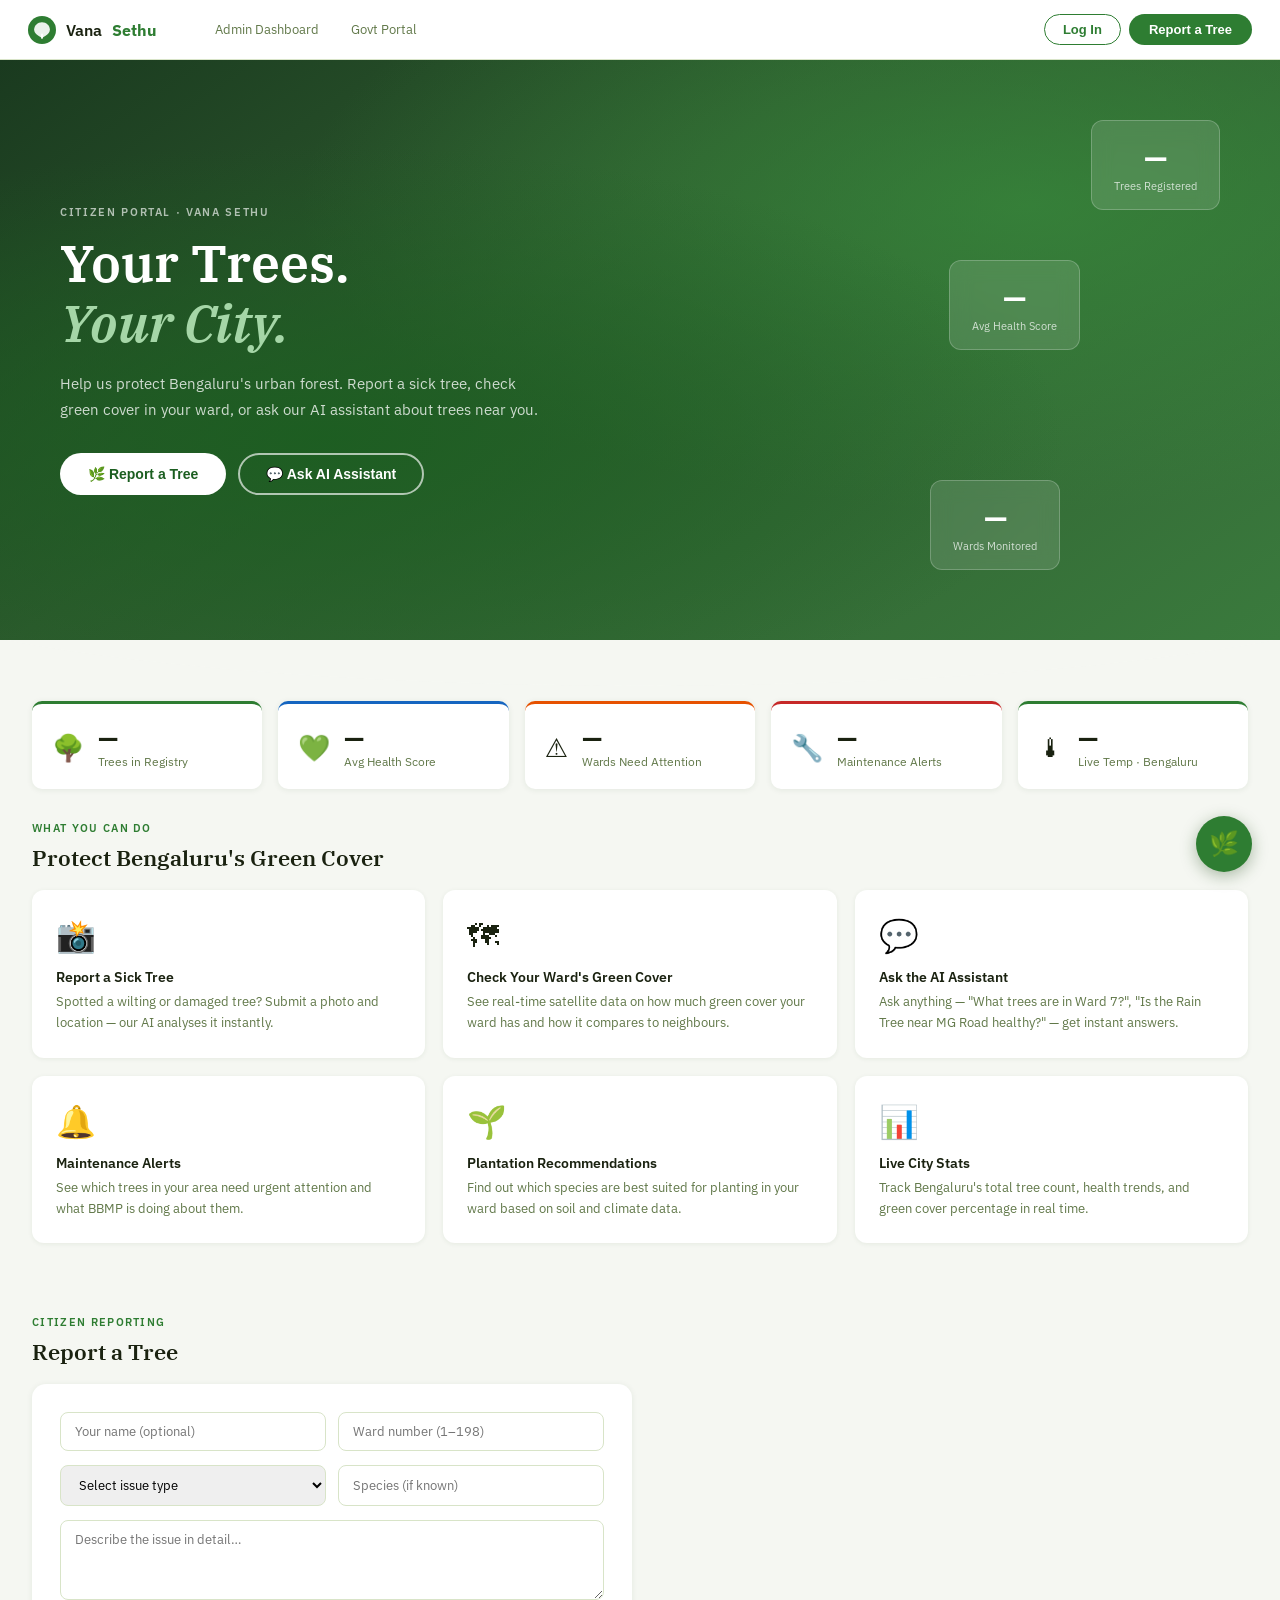
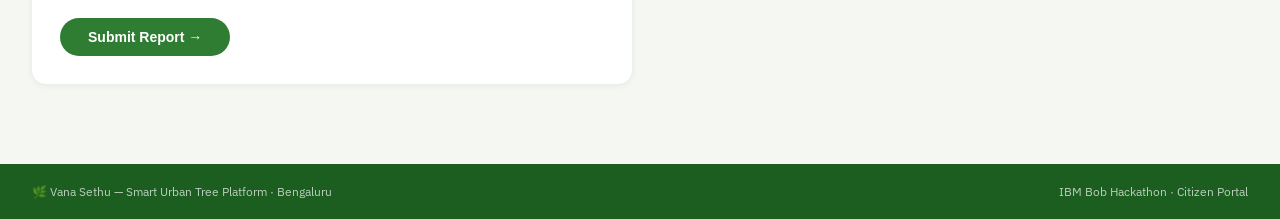
==== frontend/citizen.html @ 980902df "Initial commit" ====
<!DOCTYPE html>
<html lang="en">
<head>
<meta charset="UTF-8"/><meta name="viewport" content="width=device-width,initial-scale=1.0"/>
<title>Vana Sethu — Citizen Portal</title>
<link href="https://fonts.googleapis.com/css2?family=IBM+Plex+Sans:ital,wght@0,300;0,400;0,500;0,600;0,700;1,400&family=IBM+Plex+Serif:wght@400;600&display=swap" rel="stylesheet"/>
<style>
*,*::before,*::after{box-sizing:border-box;margin:0;padding:0}
:root{
  --g:#2E7D32;--gd:#1B5E20;--gp:#E8F5E9;--gb:#f5f7f2;
  --text:#1a2210;--muted:#617849;--card:#fff;--border:#d8e4c8;
  --amber:#E65100;--red:#C62828;--blue:#1565C0;
  --font:'IBM Plex Sans',system-ui,sans-serif;
  --serif:'IBM Plex Serif',Georgia,serif;
}
body{font-family:var(--font);font-size:14px;color:var(--text);background:var(--gb)}
/* NAV */
.topnav{position:sticky;top:0;z-index:100;height:60px;background:rgba(255,255,255,.97);border-bottom:1px solid var(--border);display:flex;align-items:center;padding:0 28px;gap:16px;backdrop-filter:blur(8px)}
.brand{display:flex;align-items:center;gap:10px;font-size:16px;font-weight:600;color:var(--text)}
.brand strong{color:var(--g)}
.nav-pill{margin-left:auto;display:flex;gap:8px}
.btn-login{background:var(--g);color:#fff;border:none;border-radius:20px;padding:8px 20px;font-size:13px;font-weight:600;cursor:pointer}
.btn-login:hover{background:var(--gd)}
.btn-outline{background:transparent;color:var(--g);border:1.5px solid var(--g);border-radius:20px;padding:7px 18px;font-size:13px;font-weight:600;cursor:pointer}
.user-pill{display:none;align-items:center;gap:10px;background:var(--gp);border-radius:20px;padding:6px 14px;font-size:13px;color:var(--gd);font-weight:500}
/* HERO */
.hero{position:relative;min-height:580px;background:radial-gradient(ellipse at 25% 65%,rgba(27,94,32,.88) 0%,transparent 55%),radial-gradient(ellipse at 80% 25%,rgba(56,142,60,.65) 0%,transparent 50%),linear-gradient(145deg,#1a3a1f 0%,#2d5a2e 40%,#3a7a3d 100%);overflow:hidden;display:flex;align-items:center}
.hero-content{position:relative;z-index:2;max-width:620px;padding:60px}
.eyebrow{font-size:11px;font-weight:600;letter-spacing:.15em;text-transform:uppercase;color:rgba(255,255,255,.65);margin-bottom:14px}
.hero-title{font-family:var(--serif);font-size:clamp(28px,4.5vw,52px);font-weight:600;line-height:1.15;color:#fff;margin-bottom:18px}
.hero-title em{color:#a5d6a7;font-style:italic}
.hero-desc{font-size:15px;color:rgba(255,255,255,.78);line-height:1.75;max-width:480px;margin-bottom:30px}
.cta-row{display:flex;gap:12px;flex-wrap:wrap}
.btn-hero{background:#fff;color:var(--gd);border:none;border-radius:24px;padding:12px 28px;font-size:14px;font-weight:700;cursor:pointer;transition:transform .15s,box-shadow .15s}
.btn-hero:hover{transform:translateY(-2px);box-shadow:0 6px 20px rgba(0,0,0,.2)}
.btn-hero-o{background:transparent;color:#fff;border:2px solid rgba(255,255,255,.65);border-radius:24px;padding:11px 26px;font-size:14px;font-weight:600;cursor:pointer;transition:background .15s}
.btn-hero-o:hover{background:rgba(255,255,255,.12)}
/* Floating stats on hero */
.f-stat{position:absolute;z-index:3;background:rgba(255,255,255,.13);backdrop-filter:blur(10px);border:1px solid rgba(255,255,255,.22);border-radius:12px;padding:16px 22px;text-align:center;min-width:120px}
.f-stat.s1{top:60px;right:60px}
.f-stat.s2{bottom:70px;right:220px}
.f-stat.s3{top:200px;right:200px}
.f-stat-num{font-size:30px;font-weight:700;color:#fff}
.f-stat-lbl{font-size:11px;color:rgba(255,255,255,.75);margin-top:3px}
/* CURVE */
.curve{margin-top:-1px;line-height:0}
.curve svg{width:100%;display:block}
/* STATS STRIP */
.stats-strip{display:flex;gap:16px;padding:0 32px 32px;flex-wrap:wrap}
.s-card{flex:1;min-width:140px;background:var(--card);border-radius:10px;box-shadow:0 1px 6px rgba(30,70,20,.08);padding:20px;border-top:3px solid var(--g);display:flex;align-items:center;gap:14px;transition:transform .2s,box-shadow .2s}
.s-card:hover{transform:translateY(-2px);box-shadow:0 4px 20px rgba(30,70,20,.12)}
.s-card.amber{border-top-color:var(--amber)}
.s-card.blue{border-top-color:var(--blue)}
.s-card.red{border-top-color:var(--red)}
.s-icon{font-size:26px}
.s-val{font-size:26px;font-weight:700;line-height:1}
.s-lbl{font-size:11.5px;color:var(--muted);margin-top:4px}
/* SECTIONS */
.section{padding:0 32px 40px}
.section h2{font-family:var(--serif);font-size:22px;font-weight:600;margin-bottom:18px}
.section-eyebrow{font-size:11px;font-weight:600;letter-spacing:.12em;text-transform:uppercase;color:var(--g);margin-bottom:8px}
/* FEATURES grid */
.features{display:grid;grid-template-columns:repeat(3,1fr);gap:18px;margin-bottom:32px}
.feat{background:var(--card);border-radius:12px;padding:24px;box-shadow:0 1px 5px rgba(30,70,20,.07)}
.feat-icon{font-size:32px;margin-bottom:12px}
.feat h3{font-size:14px;font-weight:600;margin-bottom:6px}
.feat p{font-size:13px;color:var(--muted);line-height:1.6}
/* REPORT FORM */
.report-form{background:var(--card);border-radius:14px;padding:28px;box-shadow:0 1px 6px rgba(30,70,20,.08);max-width:600px}
.form-row{display:flex;gap:12px;margin-bottom:14px;flex-wrap:wrap}
.form-row input,.form-row select,.form-row textarea{flex:1;padding:10px 14px;border:1.5px solid var(--border);border-radius:8px;font-family:var(--font);font-size:13px;outline:none;min-width:180px}
.form-row input:focus,.form-row select:focus,.form-row textarea:focus{border-color:var(--g)}
textarea{resize:vertical;min-height:80px}
.btn-submit{background:var(--g);color:#fff;border:none;border-radius:24px;padding:11px 28px;font-size:14px;font-weight:600;cursor:pointer;margin-top:4px}
.btn-submit:hover{background:var(--gd)}
.form-success{display:none;background:var(--gp);border:1px solid var(--border);border-radius:8px;padding:14px 18px;color:var(--gd);font-size:13px;margin-top:12px;font-weight:500}
/* AI CHAT WIDGET */
.chat-fab{position:fixed;bottom:28px;right:28px;z-index:500;width:56px;height:56px;border-radius:50%;background:var(--g);color:#fff;border:none;font-size:24px;cursor:pointer;box-shadow:0 4px 16px rgba(30,70,20,.35);display:flex;align-items:center;justify-content:center;transition:transform .2s}
.chat-fab:hover{transform:scale(1.08)}
.chat-window{position:fixed;bottom:98px;right:28px;z-index:500;width:360px;height:480px;background:var(--card);border-radius:16px;box-shadow:0 8px 40px rgba(30,70,20,.18);border:1px solid var(--border);display:none;flex-direction:column;overflow:hidden}
.chat-window.open{display:flex}
.chat-header{background:var(--g);color:#fff;padding:14px 18px;display:flex;align-items:center;gap:10px;flex-shrink:0}
.chat-header-title{flex:1;font-size:14px;font-weight:600}
.chat-close{background:none;border:none;color:#fff;font-size:18px;cursor:pointer;line-height:1}
.chat-body{flex:1;overflow-y:auto;padding:14px;display:flex;flex-direction:column;gap:10px;background:#f8fdf5}
.chat-msg{max-width:82%;padding:10px 13px;border-radius:12px;font-size:13px;line-height:1.5}
.chat-msg.bot{background:var(--gp);color:var(--text);border-bottom-left-radius:3px;align-self:flex-start}
.chat-msg.user{background:var(--g);color:#fff;border-bottom-right-radius:3px;align-self:flex-end}
.chat-msg.typing{background:var(--gp);color:var(--muted);font-style:italic}
.chat-footer{padding:12px;border-top:1px solid var(--border);display:flex;gap:8px;flex-shrink:0;background:#fff}
.chat-input{flex:1;padding:9px 14px;border:1.5px solid var(--border);border-radius:20px;font-family:var(--font);font-size:13px;outline:none}
.chat-input:focus{border-color:var(--g)}
.chat-send{background:var(--g);color:#fff;border:none;border-radius:20px;padding:9px 16px;font-size:13px;cursor:pointer}
.chat-quick{padding:0 14px 10px;display:flex;gap:6px;flex-wrap:wrap;background:#fff}
.qbtn{background:var(--gp);border:1px solid var(--border);color:var(--gd);border-radius:16px;padding:5px 12px;font-size:11.5px;cursor:pointer;font-family:var(--font)}
.qbtn:hover{background:var(--border)}
/* LOGIN MODAL */
.modal-overlay{position:fixed;inset:0;background:rgba(0,0,0,.45);backdrop-filter:blur(3px);z-index:900;display:none;align-items:center;justify-content:center}
.modal-overlay.open{display:flex}
.modal-box{background:var(--card);border-radius:16px;padding:36px;width:380px;box-shadow:0 8px 40px rgba(30,70,20,.18)}
.modal-box h2{font-size:20px;font-weight:600;margin-bottom:4px}
.modal-box p{font-size:13px;color:var(--muted);margin-bottom:22px}
.modal-field{margin-bottom:14px}
.modal-field label{display:block;font-size:12px;font-weight:600;color:var(--muted);margin-bottom:6px;text-transform:uppercase;letter-spacing:.04em}
.modal-field input{width:100%;padding:10px 14px;border:1.5px solid var(--border);border-radius:8px;font-family:var(--font);font-size:14px;outline:none}
.modal-field input:focus{border-color:var(--g)}
.modal-error{color:var(--red);font-size:12.5px;margin-bottom:10px;display:none}
.modal-btn{width:100%;background:var(--g);color:#fff;border:none;border-radius:24px;padding:12px;font-size:14px;font-weight:700;cursor:pointer;margin-top:4px}
.modal-btn:hover{background:var(--gd)}
.modal-close{float:right;background:none;border:none;font-size:20px;cursor:pointer;color:var(--muted);margin-top:-4px}
.demo-hint{background:var(--gp);border-radius:8px;padding:10px 14px;font-size:12px;color:var(--muted);margin-bottom:18px}
.demo-hint strong{color:var(--gd)}
/* TOAST */
.toast{position:fixed;bottom:24px;left:50%;transform:translateX(-50%);background:#1a3a1f;color:#fff;border-left:4px solid var(--g);border-radius:8px;padding:12px 20px;font-size:13px;z-index:999;display:none;box-shadow:0 4px 20px rgba(0,0,0,.2)}
/* FOOTER */
footer{background:var(--gd);color:rgba(255,255,255,.7);padding:20px 32px;display:flex;justify-content:space-between;align-items:center;flex-wrap:wrap;gap:10px;margin-top:40px}
footer span{font-size:12px}
/* RESP */
@media(max-width:800px){.features{grid-template-columns:1fr 1fr}.f-stat{display:none}.hero-content{padding:40px 20px}.stats-strip{padding:0 16px 24px}.section{padding:0 16px 32px}}
@media(max-width:500px){.features{grid-template-columns:1fr}.chat-window{width:calc(100vw - 32px);right:16px}}
</style>
</head>
<body>

<!-- NAV -->
<header class="topnav">
  <div class="brand">
    <svg width="28" height="28" viewBox="0 0 32 32" fill="none"><circle cx="16" cy="16" r="16" fill="#2E7D32"/><path d="M16 7C11 7 7 11 7 15.5c0 3.5 2.5 6 9 9.5 6.5-3.5 9-6 9-9.5C25 11 21 7 16 7z" fill="#fff" opacity=".9"/><rect x="15" y="20" width="2" height="6" rx="1" fill="#fff"/></svg>
    Vana <strong>Sethu</strong>
  </div>
  <nav style="display:flex;gap:4px;margin-left:28px">
    <a href="index.html" style="padding:6px 14px;border-radius:20px;text-decoration:none;font-size:13px;color:#617849">Admin Dashboard</a>
    <a href="govt.html"  style="padding:6px 14px;border-radius:20px;text-decoration:none;font-size:13px;color:#617849">Govt Portal</a>
  </nav>
  <div class="nav-pill">
    <div class="user-pill" id="user-pill">👤 <span id="user-name"></span></div>
    <button class="btn-outline" onclick="openLogin()">Log In</button>
    <button class="btn-login"   onclick="openLogin()">Report a Tree</button>
  </div>
</header>

<!-- HERO -->
<div class="hero">
  <div class="hero-content">
    <p class="eyebrow">Citizen Portal · Vana Sethu</p>
    <h1 class="hero-title">Your Trees.<br/><em>Your City.</em></h1>
    <p class="hero-desc">Help us protect Bengaluru's urban forest. Report a sick tree, check green cover in your ward, or ask our AI assistant about trees near you.</p>
    <div class="cta-row">
      <button class="btn-hero" onclick="document.getElementById('report-section').scrollIntoView({behavior:'smooth'})">🌿 Report a Tree</button>
      <button class="btn-hero-o" id="open-chat-hero">💬 Ask AI Assistant</button>
    </div>
  </div>
  <div class="f-stat s1"><div class="f-stat-num" id="fs-trees">—</div><div class="f-stat-lbl">Trees Registered</div></div>
  <div class="f-stat s2"><div class="f-stat-num" id="fs-wards">—</div><div class="f-stat-lbl">Wards Monitored</div></div>
  <div class="f-stat s3"><div class="f-stat-num" id="fs-health">—</div><div class="f-stat-lbl">Avg Health Score</div></div>
</div>
<div class="curve"><svg viewBox="0 0 1440 70" preserveAspectRatio="none"><path d="M0,0 C360,70 1080,70 1440,0 L1440,70 L0,70 Z" fill="#f5f7f2"/></svg></div>

<!-- STATS STRIP -->
<div class="stats-strip">
  <div class="s-card"><div class="s-icon">🌳</div><div><div class="s-val" id="st-trees">—</div><div class="s-lbl">Trees in Registry</div></div></div>
  <div class="s-card blue"><div class="s-icon">💚</div><div><div class="s-val" id="st-health">—</div><div class="s-lbl">Avg Health Score</div></div></div>
  <div class="s-card amber"><div class="s-icon">⚠️</div><div><div class="s-val" id="st-wards">—</div><div class="s-lbl">Wards Need Attention</div></div></div>
  <div class="s-card red"><div class="s-icon">🔧</div><div><div class="s-val" id="st-maint">—</div><div class="s-lbl">Maintenance Alerts</div></div></div>
  <div class="s-card"><div class="s-icon">🌡</div><div><div class="s-val" id="st-temp">—</div><div class="s-lbl">Live Temp · Bengaluru</div></div></div>
</div>

<!-- FEATURES -->
<div class="section">
  <p class="section-eyebrow">What you can do</p>
  <h2>Protect Bengaluru's Green Cover</h2>
  <div class="features">
    <div class="feat"><div class="feat-icon">📸</div><h3>Report a Sick Tree</h3><p>Spotted a wilting or damaged tree? Submit a photo and location — our AI analyses it instantly.</p></div>
    <div class="feat"><div class="feat-icon">🗺</div><h3>Check Your Ward's Green Cover</h3><p>See real-time satellite data on how much green cover your ward has and how it compares to neighbours.</p></div>
    <div class="feat"><div class="feat-icon">💬</div><h3>Ask the AI Assistant</h3><p>Ask anything — "What trees are in Ward 7?", "Is the Rain Tree near MG Road healthy?" — get instant answers.</p></div>
    <div class="feat"><div class="feat-icon">🔔</div><h3>Maintenance Alerts</h3><p>See which trees in your area need urgent attention and what BBMP is doing about them.</p></div>
    <div class="feat"><div class="feat-icon">🌱</div><h3>Plantation Recommendations</h3><p>Find out which species are best suited for planting in your ward based on soil and climate data.</p></div>
    <div class="feat"><div class="feat-icon">📊</div><h3>Live City Stats</h3><p>Track Bengaluru's total tree count, health trends, and green cover percentage in real time.</p></div>
  </div>
</div>

<!-- REPORT FORM -->
<div class="section" id="report-section">
  <p class="section-eyebrow">Citizen Reporting</p>
  <h2>Report a Tree</h2>
  <div class="report-form">
    <div class="form-row">
      <input type="text" id="r-name" placeholder="Your name (optional)"/>
      <input type="number" id="r-ward" placeholder="Ward number (1–198)" min="1" max="198"/>
    </div>
    <div class="form-row">
      <select id="r-issue">
        <option value="">Select issue type</option>
        <option>Yellowing / wilting leaves</option>
        <option>Broken or fallen branches</option>
        <option>Tree leaning / root damage</option>
        <option>Fungal disease / spots</option>
        <option>Pest infestation</option>
        <option>Tree fell on road / property</option>
        <option>Other</option>
      </select>
      <input type="text" id="r-species" placeholder="Species (if known)"/>
    </div>
    <div class="form-row">
      <textarea id="r-desc" placeholder="Describe the issue in detail…"></textarea>
    </div>
    <button class="btn-submit" onclick="submitReport()">Submit Report →</button>
    <div class="form-success" id="form-success">✅ Report submitted! BBMP officers have been notified and will inspect within 48 hours.</div>
  </div>
</div>

<!-- LOGIN MODAL -->
<div class="modal-overlay" id="login-modal">
  <div class="modal-box">
    <button class="modal-close" onclick="closeLogin()">×</button>
    <h2>Citizen Login</h2>
    <p>Log in to track your reports and earn Green Points.</p>
    <div class="demo-hint">🔑 Demo — use <strong>citizen@vanasethu.in</strong> / <strong>citizen123</strong></div>
    <div class="modal-field"><label>Email</label><input type="email" id="l-email" placeholder="citizen@vanasethu.in" value="citizen@vanasethu.in"/></div>
    <div class="modal-field"><label>Password</label><input type="password" id="l-pass" placeholder="••••••••" value="citizen123"/></div>
    <div class="modal-error" id="l-error"></div>
    <button class="modal-btn" onclick="doLogin()">Log In</button>
  </div>
</div>

<!-- AI CHAT WIDGET -->
<button class="chat-fab" id="chat-fab" title="Ask AI Assistant">🌿</button>
<div class="chat-window" id="chat-window">
  <div class="chat-header">
    <svg width="20" height="20" viewBox="0 0 32 32" fill="none"><circle cx="16" cy="16" r="16" fill="#fff" opacity=".25"/><path d="M16 8C12 8 9 11 9 15c0 3 2 5 7 7.5 5-2.5 7-4.5 7-7.5 0-4-3-7-7-7z" fill="#fff"/></svg>
    <div class="chat-header-title">Vana Sethu AI · Citizen Assistant</div>
    <button class="chat-close" onclick="toggleChat()">×</button>
  </div>
  <div class="chat-body" id="chat-body"></div>
  <div class="chat-quick" id="chat-quick">
    <button class="qbtn" onclick="quickMsg('How many trees are in Ward 7?')">Trees in Ward 7</button>
    <button class="qbtn" onclick="quickMsg('Which wards have low green cover?')">Low green cover</button>
    <button class="qbtn" onclick="quickMsg('Show sick trees near me')">Sick trees</button>
    <button class="qbtn" onclick="quickMsg('What is the weather today?')">Today's weather</button>
  </div>
  <div class="chat-footer">
    <input class="chat-input" id="chat-input" placeholder="Ask about trees, wards, health…" onkeydown="if(event.key==='Enter')sendChat()"/>
    <button class="chat-send" onclick="sendChat()">Send</button>
  </div>
</div>

<div class="toast" id="toast"></div>

<footer>
  <span>🌿 Vana Sethu — Smart Urban Tree Platform · Bengaluru</span>
  <span>IBM Bob Hackathon · Citizen Portal</span>
</footer>

<script>
const API = "http://127.0.0.1:5001/api";

// ── Load public stats ──────────────────────────────────────────────────────
async function loadStats() {
  try {
    const r = await fetch(`${API}/public/stats`);
    const d = await r.json();
    ['fs-trees','st-trees'].forEach(id => setEl(id, d.total_trees ?? '—'));
    ['fs-health','st-health'].forEach(id => setEl(id, d.avg_health_score ?? '—'));
    ['fs-wards','st-wards'].forEach(id => setEl(id, d.deficient_wards ?? '—'));
    setEl('st-maint', d.maintenance_due ?? '—');
    setEl('st-temp',  d.weather ? d.weather.temperature + '°C' : '—');
  } catch(e) { console.error('Stats load failed',e); }
}
function setEl(id,v){const e=document.getElementById(id);if(e)e.textContent=v;}

// ── Report form ────────────────────────────────────────────────────────────
function submitReport(){
  const ward = document.getElementById('r-ward').value;
  const issue= document.getElementById('r-issue').value;
  if(!ward||!issue){showToast('Please fill in ward number and issue type.','amber');return;}
  document.getElementById('form-success').style.display='block';
  showToast('✅ Report submitted!');
  setTimeout(()=>{
    document.getElementById('r-name').value='';
    document.getElementById('r-ward').value='';
    document.getElementById('r-issue').value='';
    document.getElementById('r-species').value='';
    document.getElementById('r-desc').value='';
  },3000);
}

// ── Login ──────────────────────────────────────────────────────────────────
function openLogin(){document.getElementById('login-modal').classList.add('open')}
function closeLogin(){document.getElementById('login-modal').classList.remove('open')}
document.getElementById('login-modal').addEventListener('click',e=>{if(e.target===e.currentTarget)closeLogin()});

async function doLogin(){
  const email=document.getElementById('l-email').value.trim();
  const pass =document.getElementById('l-pass').value;
  const err  =document.getElementById('l-error');
  err.style.display='none';
  try{
    const r=await fetch(`${API}/auth/login`,{method:'POST',headers:{'Content-Type':'application/json'},body:JSON.stringify({email,password:pass})});
    const d=await r.json();
    if(d.status!=='ok'){err.textContent=d.message||'Login failed';err.style.display='block';return;}
    if(d.role==='officer'||d.role==='admin'){
      window.location.href='govt.html?token='+encodeURIComponent(d.token);return;
    }
    localStorage.setItem('auth_token',d.token);
    localStorage.setItem('user_name',d.name);
    closeLogin();
    document.getElementById('user-pill').style.display='flex';
    setEl('user-name',d.name);
    showToast('Welcome, '+d.name+'! 🌿');
  }catch(e){err.textContent='Connection error';err.style.display='block';}
}

// ── Chat widget ────────────────────────────────────────────────────────────
let chatOpen=false;
function toggleChat(){chatOpen=!chatOpen;document.getElementById('chat-window').classList.toggle('open',chatOpen);if(chatOpen&&document.getElementById('chat-body').children.length===0)addMsg('bot','👋 Hello! I\'m the Vana Sethu AI assistant.\n\nAsk me about trees, ward green cover, maintenance alerts, or health issues. I\'m here to help!');}
document.getElementById('chat-fab').onclick=toggleChat;
document.getElementById('open-chat-hero').onclick=()=>{if(!chatOpen)toggleChat();};

function addMsg(type,text){
  const body=document.getElementById('chat-body');
  const div=document.createElement('div');
  div.className='chat-msg '+type;
  div.textContent=text;
  body.appendChild(div);
  body.scrollTop=body.scrollHeight;
  return div;
}

function quickMsg(text){document.getElementById('chat-input').value=text;sendChat();}

async function sendChat(){
  const inp=document.getElementById('chat-input');
  const text=inp.value.trim();
  if(!text)return;
  inp.value='';
  document.getElementById('chat-quick').style.display='none';
  addMsg('user',text);
  const typing=addMsg('typing','Thinking…');
  try{
    const r=await fetch(`${API}/dashboard/query`,{method:'POST',headers:{'Content-Type':'application/json'},body:JSON.stringify({query:text})});
    const d=await r.json();
    typing.remove();
    if(d.status==='blocked'){addMsg('bot','🛡 I can\'t help with that request. Please try rephrasing.');return;}
    const data=d.data||{};
    let reply='';
    if(data.trees!==undefined){
      reply=`Found ${data.count} tree${data.count!==1?'s':''} matching your query.`;
      if(data.trees.length>0){reply+='\n\n'+data.trees.slice(0,5).map(t=>`• ${t.species} (Ward ${t.ward}) — Health: ${t.health_score}/100, Status: ${t.status}`).join('\n');if(data.trees.length>5)reply+=`\n…and ${data.trees.length-5} more.`;}
    } else if(data.deficient_wards){
      reply=`${data.deficient_wards.length} ward${data.deficient_wards.length!==1?'s':''} have low green cover:\n\n`+data.deficient_wards.slice(0,5).map(w=>`• Ward ${w.ward_id}: ${w.green_cover_pct?.toFixed(1)}%`).join('\n');
    } else if(data.inventory){
      const inv=data.inventory;
      reply=`🌳 City Overview:\n• Total trees: ${inv.total_trees}\n• Average health: ${inv.avg_health_score}/100\n• Trees needing maintenance: ${inv.maintenance_due}\n• Deficient wards: ${data.deficient_wards_count}`;
      if(data.weather)reply+=`\n\n🌡 Weather: ${data.weather.temperature}°C, ${data.weather.condition_text}`;
    } else {
      reply='Here\'s what I found:\n'+JSON.stringify(d.data,null,2).slice(0,300);
    }
    addMsg('bot',reply);
  }catch(e){typing.remove();addMsg('bot','Sorry, I couldn\'t reach the server. Please try again.');}
}

// ── Toast ──────────────────────────────────────────────────────────────────
function showToast(msg,color='green'){
  const t=document.getElementById('toast');
  t.textContent=msg;
  t.style.borderLeftColor=color==='amber'?'#E65100':'#2E7D32';
  t.style.display='block';
  setTimeout(()=>t.style.display='none',4000);
}

// ── Init ───────────────────────────────────────────────────────────────────
loadStats();
const token=localStorage.getItem('auth_token');
if(token){document.getElementById('user-pill').style.display='flex';setEl('user-name',localStorage.getItem('user_name')||'');}
</script>
</body>
</html>
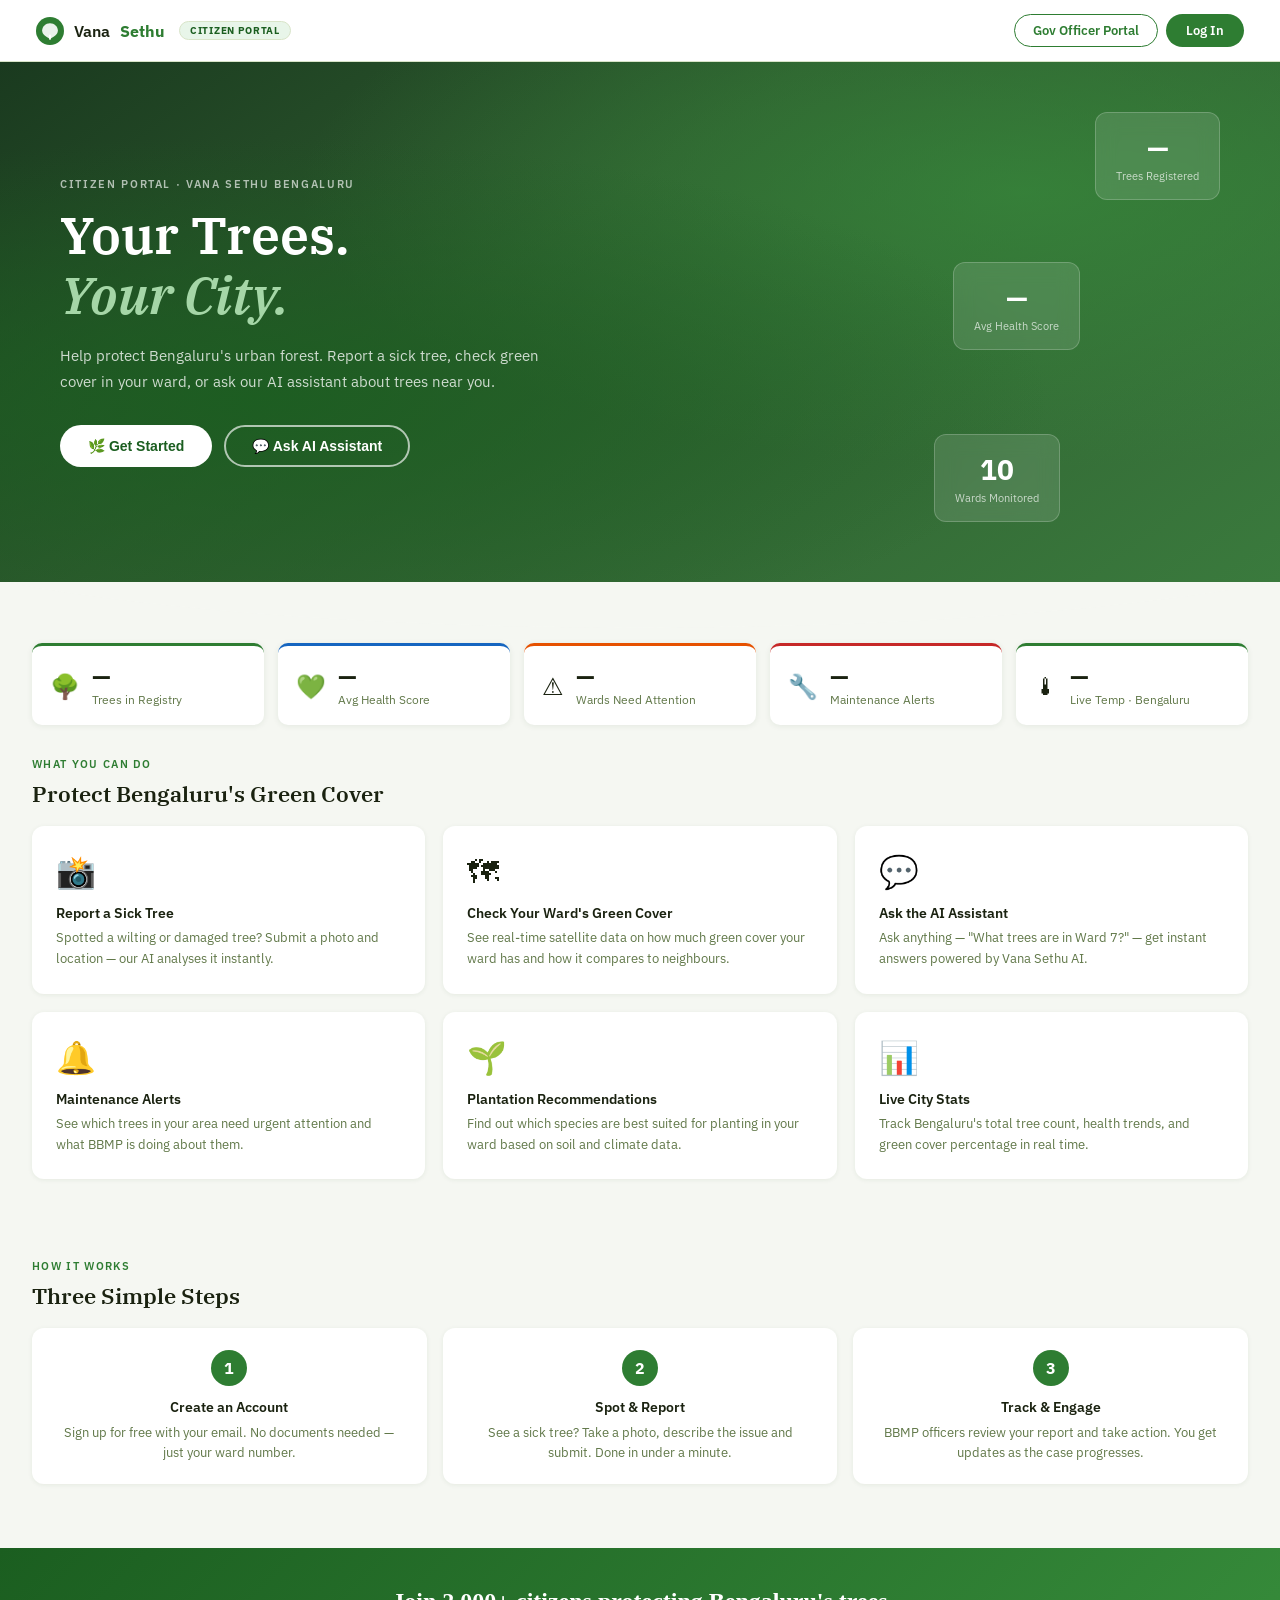
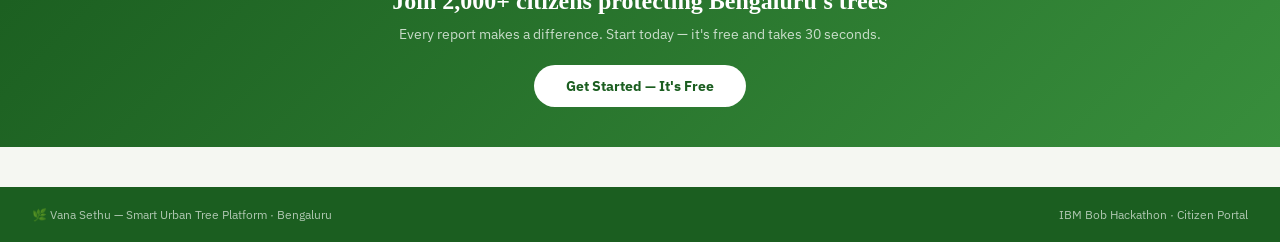
==== commit eb9c2dca: "feat: add citizen & govt portals with landing pages, login screens, and single-page dashboards" ====
--- a/frontend/citizen.html
+++ b/frontend/citizen.html
@@ -7,25 +7,34 @@
 <style>
 *,*::before,*::after{box-sizing:border-box;margin:0;padding:0}
 :root{
-  --g:#2E7D32;--gd:#1B5E20;--gp:#E8F5E9;--gb:#f5f7f2;
+  --g:#2E7D32;--gd:#1B5E20;--gm:#388E3C;--gp:#E8F5E9;--gb:#f5f7f2;
   --text:#1a2210;--muted:#617849;--card:#fff;--border:#d8e4c8;
   --amber:#E65100;--red:#C62828;--blue:#1565C0;
   --font:'IBM Plex Sans',system-ui,sans-serif;
   --serif:'IBM Plex Serif',Georgia,serif;
 }
-body{font-family:var(--font);font-size:14px;color:var(--text);background:var(--gb)}
-/* NAV */
-.topnav{position:sticky;top:0;z-index:100;height:60px;background:rgba(255,255,255,.97);border-bottom:1px solid var(--border);display:flex;align-items:center;padding:0 28px;gap:16px;backdrop-filter:blur(8px)}
-.brand{display:flex;align-items:center;gap:10px;font-size:16px;font-weight:600;color:var(--text)}
+body{font-family:var(--font);font-size:14px;color:var(--text);background:var(--gb);min-height:100vh}
+
+/* ═══ SCREEN SYSTEM ═════════════════════════════════════════════════════════ */
+.screen{display:none;flex-direction:column;min-height:100vh}
+.screen.active{display:flex}
+
+/* ═══ ① LANDING SCREEN ══════════════════════════════════════════════════════ */
+#screen-landing{background:var(--gb)}
+/* Top nav */
+.ln-nav{height:62px;background:#fff;border-bottom:1px solid var(--border);display:flex;align-items:center;padding:0 36px;gap:14px;flex-shrink:0}
+.brand{display:flex;align-items:center;gap:10px;font-size:16px;font-weight:600;color:var(--text);text-decoration:none}
 .brand strong{color:var(--g)}
-.nav-pill{margin-left:auto;display:flex;gap:8px}
-.btn-login{background:var(--g);color:#fff;border:none;border-radius:20px;padding:8px 20px;font-size:13px;font-weight:600;cursor:pointer}
-.btn-login:hover{background:var(--gd)}
-.btn-outline{background:transparent;color:var(--g);border:1.5px solid var(--g);border-radius:20px;padding:7px 18px;font-size:13px;font-weight:600;cursor:pointer}
-.user-pill{display:none;align-items:center;gap:10px;background:var(--gp);border-radius:20px;padding:6px 14px;font-size:13px;color:var(--gd);font-weight:500}
-/* HERO */
-.hero{position:relative;min-height:580px;background:radial-gradient(ellipse at 25% 65%,rgba(27,94,32,.88) 0%,transparent 55%),radial-gradient(ellipse at 80% 25%,rgba(56,142,60,.65) 0%,transparent 50%),linear-gradient(145deg,#1a3a1f 0%,#2d5a2e 40%,#3a7a3d 100%);overflow:hidden;display:flex;align-items:center}
-.hero-content{position:relative;z-index:2;max-width:620px;padding:60px}
+.brand-badge{background:var(--gp);color:var(--gd);font-size:10px;font-weight:700;letter-spacing:.07em;text-transform:uppercase;padding:2px 10px;border-radius:12px;border:1px solid var(--border)}
+.ln-nav-right{margin-left:auto;display:flex;gap:8px}
+.btn-outline{background:transparent;color:var(--g);border:1.5px solid var(--g);border-radius:20px;padding:7px 18px;font-size:13px;font-weight:600;cursor:pointer;text-decoration:none;font-family:var(--font)}
+.btn-outline:hover{background:var(--gp)}
+.btn-solid{background:var(--g);color:#fff;border:none;border-radius:20px;padding:8px 20px;font-size:13px;font-weight:600;cursor:pointer;font-family:var(--font)}
+.btn-solid:hover{background:var(--gd)}
+
+/* Hero */
+.landing-hero{min-height:520px;background:radial-gradient(ellipse at 20% 65%,rgba(27,94,32,.88) 0%,transparent 55%),radial-gradient(ellipse at 80% 25%,rgba(56,142,60,.65) 0%,transparent 50%),linear-gradient(145deg,#1a3a1f 0%,#2d5a2e 40%,#3a7a3d 100%);overflow:hidden;display:flex;align-items:center;position:relative}
+.lh-content{position:relative;z-index:2;max-width:620px;padding:60px}
 .eyebrow{font-size:11px;font-weight:600;letter-spacing:.15em;text-transform:uppercase;color:rgba(255,255,255,.65);margin-bottom:14px}
 .hero-title{font-family:var(--serif);font-size:clamp(28px,4.5vw,52px);font-weight:600;line-height:1.15;color:#fff;margin-bottom:18px}
 .hero-title em{color:#a5d6a7;font-style:italic}
@@ -33,316 +42,601 @@
 .cta-row{display:flex;gap:12px;flex-wrap:wrap}
 .btn-hero{background:#fff;color:var(--gd);border:none;border-radius:24px;padding:12px 28px;font-size:14px;font-weight:700;cursor:pointer;transition:transform .15s,box-shadow .15s}
 .btn-hero:hover{transform:translateY(-2px);box-shadow:0 6px 20px rgba(0,0,0,.2)}
-.btn-hero-o{background:transparent;color:#fff;border:2px solid rgba(255,255,255,.65);border-radius:24px;padding:11px 26px;font-size:14px;font-weight:600;cursor:pointer;transition:background .15s}
+.btn-hero-o{background:transparent;color:#fff;border:2px solid rgba(255,255,255,.65);border-radius:24px;padding:11px 26px;font-size:14px;font-weight:600;cursor:pointer}
 .btn-hero-o:hover{background:rgba(255,255,255,.12)}
-/* Floating stats on hero */
-.f-stat{position:absolute;z-index:3;background:rgba(255,255,255,.13);backdrop-filter:blur(10px);border:1px solid rgba(255,255,255,.22);border-radius:12px;padding:16px 22px;text-align:center;min-width:120px}
-.f-stat.s1{top:60px;right:60px}
-.f-stat.s2{bottom:70px;right:220px}
-.f-stat.s3{top:200px;right:200px}
-.f-stat-num{font-size:30px;font-weight:700;color:#fff}
-.f-stat-lbl{font-size:11px;color:rgba(255,255,255,.75);margin-top:3px}
-/* CURVE */
+/* Floating stats */
+.fstat{position:absolute;z-index:3;background:rgba(255,255,255,.12);backdrop-filter:blur(10px);border:1px solid rgba(255,255,255,.2);border-radius:12px;padding:16px 20px;text-align:center;min-width:120px}
+.fstat.s1{top:50px;right:60px}.fstat.s2{bottom:60px;right:220px}.fstat.s3{top:200px;right:200px}
+.fstat-num{font-size:28px;font-weight:700;color:#fff}
+.fstat-lbl{font-size:11px;color:rgba(255,255,255,.7);margin-top:3px}
+/* Curve */
 .curve{margin-top:-1px;line-height:0}
 .curve svg{width:100%;display:block}
-/* STATS STRIP */
-.stats-strip{display:flex;gap:16px;padding:0 32px 32px;flex-wrap:wrap}
-.s-card{flex:1;min-width:140px;background:var(--card);border-radius:10px;box-shadow:0 1px 6px rgba(30,70,20,.08);padding:20px;border-top:3px solid var(--g);display:flex;align-items:center;gap:14px;transition:transform .2s,box-shadow .2s}
-.s-card:hover{transform:translateY(-2px);box-shadow:0 4px 20px rgba(30,70,20,.12)}
-.s-card.amber{border-top-color:var(--amber)}
-.s-card.blue{border-top-color:var(--blue)}
-.s-card.red{border-top-color:var(--red)}
-.s-icon{font-size:26px}
-.s-val{font-size:26px;font-weight:700;line-height:1}
-.s-lbl{font-size:11.5px;color:var(--muted);margin-top:4px}
-/* SECTIONS */
-.section{padding:0 32px 40px}
-.section h2{font-family:var(--serif);font-size:22px;font-weight:600;margin-bottom:18px}
-.section-eyebrow{font-size:11px;font-weight:600;letter-spacing:.12em;text-transform:uppercase;color:var(--g);margin-bottom:8px}
-/* FEATURES grid */
+/* Stats strip */
+.stats-strip{display:flex;gap:14px;padding:0 32px 32px;flex-wrap:wrap}
+.sc{flex:1;min-width:140px;background:var(--card);border-radius:10px;box-shadow:0 1px 6px rgba(30,70,20,.08);padding:18px;border-top:3px solid var(--g);display:flex;align-items:center;gap:12px;transition:transform .2s,box-shadow .2s}
+.sc:hover{transform:translateY(-2px);box-shadow:0 4px 20px rgba(30,70,20,.12)}
+.sc.amber{border-top-color:var(--amber)}.sc.blue{border-top-color:var(--blue)}.sc.red{border-top-color:var(--red)}
+.sc-icon{font-size:24px}.sc-val{font-size:24px;font-weight:700;line-height:1}.sc-lbl{font-size:11.5px;color:var(--muted);margin-top:4px}
+/* Sections */
+.lsec{padding:0 32px 48px}
+.lsec h2{font-family:var(--serif);font-size:22px;font-weight:600;margin-bottom:18px}
+.sec-eyebrow{font-size:11px;font-weight:600;letter-spacing:.12em;text-transform:uppercase;color:var(--g);margin-bottom:8px}
+/* Features grid */
 .features{display:grid;grid-template-columns:repeat(3,1fr);gap:18px;margin-bottom:32px}
 .feat{background:var(--card);border-radius:12px;padding:24px;box-shadow:0 1px 5px rgba(30,70,20,.07)}
 .feat-icon{font-size:32px;margin-bottom:12px}
 .feat h3{font-size:14px;font-weight:600;margin-bottom:6px}
 .feat p{font-size:13px;color:var(--muted);line-height:1.6}
-/* REPORT FORM */
-.report-form{background:var(--card);border-radius:14px;padding:28px;box-shadow:0 1px 6px rgba(30,70,20,.08);max-width:600px}
+/* How it works */
+.steps{display:flex;gap:16px;flex-wrap:wrap;margin-bottom:16px}
+.step{flex:1;min-width:200px;background:var(--card);border-radius:12px;padding:22px;box-shadow:0 1px 5px rgba(30,70,20,.07);text-align:center}
+.step-num{width:36px;height:36px;border-radius:50%;background:var(--g);color:#fff;font-weight:700;font-size:16px;display:flex;align-items:center;justify-content:center;margin:0 auto 12px}
+.step h4{font-size:14px;font-weight:600;margin-bottom:6px}
+.step p{font-size:12.5px;color:var(--muted);line-height:1.6}
+/* CTA band */
+.cta-band{background:linear-gradient(135deg,var(--gd) 0%,var(--gm) 100%);padding:40px 32px;text-align:center;margin:0 0 40px}
+.cta-band h2{font-family:var(--serif);font-size:24px;color:#fff;margin-bottom:10px}
+.cta-band p{font-size:14px;color:rgba(255,255,255,.75);margin-bottom:22px}
+.btn-cta-white{background:#fff;color:var(--gd);border:none;border-radius:24px;padding:12px 32px;font-size:14px;font-weight:700;cursor:pointer;font-family:var(--font)}
+.btn-cta-white:hover{background:var(--gp)}
+/* Footer */
+footer{background:var(--gd);color:rgba(255,255,255,.65);padding:20px 32px;display:flex;justify-content:space-between;align-items:center;flex-wrap:wrap;gap:10px;margin-top:auto}
+footer span{font-size:12px}
+
+/* ═══ ② LOGIN SCREEN ════════════════════════════════════════════════════════ */
+#screen-login{align-items:center;justify-content:center;background:radial-gradient(ellipse at 30% 60%,rgba(27,94,32,.85) 0%,transparent 55%),linear-gradient(145deg,#1a3a1f 0%,#2d5a2e 50%,#3a7a3d 100%)}
+.login-card{background:rgba(255,255,255,.08);backdrop-filter:blur(16px);border:1px solid rgba(255,255,255,.18);border-radius:20px;padding:44px 40px;width:420px;box-shadow:0 12px 48px rgba(0,0,0,.35)}
+.login-logo{display:flex;align-items:center;gap:10px;margin-bottom:28px}
+.login-logo span{font-size:19px;font-weight:600;color:#fff}
+.login-logo strong{color:#a5d6a7}
+.login-card h2{font-family:var(--serif);font-size:24px;color:#fff;margin-bottom:6px}
+.login-card>p{font-size:13px;color:rgba(255,255,255,.6);margin-bottom:24px}
+.lf{margin-bottom:16px}
+.lf label{display:block;font-size:11px;font-weight:600;letter-spacing:.08em;text-transform:uppercase;color:rgba(255,255,255,.55);margin-bottom:7px}
+.lf input{width:100%;padding:11px 16px;background:rgba(255,255,255,.1);border:1.5px solid rgba(255,255,255,.2);border-radius:10px;color:#fff;font-family:var(--font);font-size:14px;outline:none}
+.lf input::placeholder{color:rgba(255,255,255,.4)}
+.lf input:focus{border-color:rgba(165,214,167,.8);background:rgba(255,255,255,.15)}
+.lf-hint{background:rgba(165,214,167,.12);border:1px solid rgba(165,214,167,.3);border-radius:8px;padding:10px 14px;font-size:12px;color:rgba(255,255,255,.65);margin-bottom:16px}
+.lf-hint strong{color:#a5d6a7}
+.login-btn{width:100%;background:var(--g);color:#fff;border:none;border-radius:24px;padding:13px;font-size:14px;font-weight:700;cursor:pointer;margin-top:4px;font-family:var(--font)}
+.login-btn:hover{background:var(--gd)}
+.login-err{color:#ff8a80;font-size:12.5px;margin-bottom:10px;display:none}
+.login-links{display:flex;justify-content:space-between;margin-top:20px}
+.login-links a{font-size:12px;color:rgba(255,255,255,.5);text-decoration:none;cursor:pointer}
+.login-links a:hover{color:rgba(255,255,255,.85)}
+.login-back{margin-top:16px;text-align:center}
+.login-back button{background:none;border:none;color:rgba(255,255,255,.45);font-size:12.5px;cursor:pointer;font-family:var(--font)}
+.login-back button:hover{color:rgba(255,255,255,.8)}
+
+/* ═══ ③ DASHBOARD SCREEN ════════════════════════════════════════════════════ */
+#screen-dash{background:var(--gb)}
+/* Top nav */
+.dash-nav{height:60px;background:#fff;border-bottom:1px solid var(--border);display:flex;align-items:center;padding:0 28px;gap:14px;position:sticky;top:0;z-index:100;flex-shrink:0}
+.dash-nav-tabs{display:flex;gap:2px;margin-left:16px}
+.dtab{background:none;border:none;padding:8px 14px;font-family:var(--font);font-size:13px;font-weight:500;color:var(--muted);cursor:pointer;border-radius:8px;border-bottom:3px solid transparent;transition:color .15s}
+.dtab:hover{background:var(--gp);color:var(--gd)}
+.dtab.active{color:var(--gd);border-bottom-color:var(--g);font-weight:600}
+.dash-nav-right{margin-left:auto;display:flex;align-items:center;gap:12px}
+.user-pill{display:flex;align-items:center;gap:8px;background:var(--gp);border-radius:20px;padding:6px 14px;font-size:12.5px;color:var(--gd);font-weight:500}
+.btn-logout{background:none;border:1.5px solid var(--border);color:var(--muted);border-radius:16px;padding:5px 13px;font-size:12px;cursor:pointer;font-family:var(--font)}
+.btn-logout:hover{background:var(--gp);border-color:var(--g);color:var(--gd)}
+/* Panels */
+.dash-panel{display:none;padding:28px 32px;flex:1}
+.dash-panel.active{display:block}
+/* Page header */
+.ph{display:flex;align-items:center;gap:12px;margin-bottom:22px}
+.ph h1{font-size:20px;font-weight:600}
+.ph-live{font-size:11px;font-weight:700;color:var(--g);animation:blink 2s infinite}
+@keyframes blink{50%{opacity:.35}}
+/* KPI strip */
+.kpi-strip{display:flex;gap:14px;flex-wrap:wrap;margin-bottom:24px}
+.kpi{flex:1;min-width:150px;background:var(--card);border-radius:10px;padding:18px;box-shadow:0 1px 5px rgba(30,70,20,.08);border-top:3px solid var(--g);display:flex;align-items:center;gap:12px;transition:box-shadow .2s,transform .2s}
+.kpi:hover{box-shadow:0 4px 16px rgba(30,70,20,.12);transform:translateY(-2px)}
+.kpi.amber{border-top-color:var(--amber)}.kpi.red{border-top-color:var(--red)}.kpi.blue{border-top-color:var(--blue)}.kpi.teal{border-top-color:#00695C}
+.kpi-icon{font-size:22px}.kpi-val{font-size:22px;font-weight:700;line-height:1}.kpi-lbl{font-size:11px;color:var(--muted);margin-top:4px}
+/* data table */
+.data-table{width:100%;border-collapse:collapse;background:var(--card);border-radius:10px;box-shadow:0 1px 5px rgba(30,70,20,.07);overflow:hidden;font-size:13px}
+.data-table th{background:var(--gp);font-weight:600;font-size:11px;text-transform:uppercase;letter-spacing:.04em;color:var(--muted);padding:10px 14px;text-align:left;border-bottom:1px solid var(--border)}
+.data-table td{padding:10px 14px;border-bottom:1px solid #f0f4ec}
+.data-table tbody tr:hover{background:var(--gp)}
+.data-table tbody tr:last-child td{border-bottom:none}
+.badge{display:inline-block;font-size:11px;font-weight:600;padding:2px 9px;border-radius:14px}
+.b-healthy{background:#E8F5E9;color:#1B5E20}.b-stressed{background:#FFF8E1;color:#E65100}
+.b-diseased{background:#FBE9E7;color:#BF360C}.b-critical{background:#FFEBEE;color:#B71C1C}
+/* Report form */
+.rform{background:var(--card);border-radius:14px;padding:28px;box-shadow:0 1px 6px rgba(30,70,20,.08);max-width:640px}
 .form-row{display:flex;gap:12px;margin-bottom:14px;flex-wrap:wrap}
 .form-row input,.form-row select,.form-row textarea{flex:1;padding:10px 14px;border:1.5px solid var(--border);border-radius:8px;font-family:var(--font);font-size:13px;outline:none;min-width:180px}
 .form-row input:focus,.form-row select:focus,.form-row textarea:focus{border-color:var(--g)}
 textarea{resize:vertical;min-height:80px}
-.btn-submit{background:var(--g);color:#fff;border:none;border-radius:24px;padding:11px 28px;font-size:14px;font-weight:600;cursor:pointer;margin-top:4px}
+.btn-submit{background:var(--g);color:#fff;border:none;border-radius:24px;padding:11px 28px;font-size:14px;font-weight:600;cursor:pointer;font-family:var(--font)}
 .btn-submit:hover{background:var(--gd)}
 .form-success{display:none;background:var(--gp);border:1px solid var(--border);border-radius:8px;padding:14px 18px;color:var(--gd);font-size:13px;margin-top:12px;font-weight:500}
-/* AI CHAT WIDGET */
-.chat-fab{position:fixed;bottom:28px;right:28px;z-index:500;width:56px;height:56px;border-radius:50%;background:var(--g);color:#fff;border:none;font-size:24px;cursor:pointer;box-shadow:0 4px 16px rgba(30,70,20,.35);display:flex;align-items:center;justify-content:center;transition:transform .2s}
-.chat-fab:hover{transform:scale(1.08)}
+/* Green cover info */
+.wards-grid{display:grid;grid-template-columns:repeat(auto-fill,minmax(220px,1fr));gap:14px;margin-top:12px}
+.ward-tile{background:var(--card);border-radius:10px;padding:18px;box-shadow:0 1px 5px rgba(30,70,20,.07);border-left:4px solid var(--g)}
+.ward-tile.red{border-left-color:var(--red)}.ward-tile.amber{border-left-color:var(--amber)}
+.ward-name{font-weight:600;font-size:13px;margin-bottom:4px}
+.ward-pct{font-size:22px;font-weight:700;color:var(--g);margin-bottom:4px}
+.ward-pct.low{color:var(--amber)}.ward-pct.crit{color:var(--red)}
+.ward-status{font-size:11px;color:var(--muted)}
+/* My reports */
+.report-card{background:var(--card);border-radius:10px;padding:18px 20px;margin-bottom:12px;box-shadow:0 1px 5px rgba(30,70,20,.07);display:flex;justify-content:space-between;align-items:flex-start}
+.rc-info .rc-title{font-weight:600;font-size:14px;margin-bottom:4px}
+.rc-info .rc-sub{font-size:12px;color:var(--muted)}
+.rc-status{font-size:11px;font-weight:600;padding:3px 10px;border-radius:12px}
+.rc-status.pending{background:#FFF8E1;color:#E65100}.rc-status.reviewed{background:#E8F5E9;color:#1B5E20}
+/* AI Chat */
+.chat-fab{position:fixed;bottom:28px;right:28px;z-index:500;width:56px;height:56px;border-radius:50%;background:var(--g);color:#fff;border:none;font-size:24px;cursor:pointer;box-shadow:0 4px 16px rgba(30,70,20,.35);display:flex;align-items:center;justify-content:center}
+.chat-fab:hover{background:var(--gd)}
 .chat-window{position:fixed;bottom:98px;right:28px;z-index:500;width:360px;height:480px;background:var(--card);border-radius:16px;box-shadow:0 8px 40px rgba(30,70,20,.18);border:1px solid var(--border);display:none;flex-direction:column;overflow:hidden}
 .chat-window.open{display:flex}
 .chat-header{background:var(--g);color:#fff;padding:14px 18px;display:flex;align-items:center;gap:10px;flex-shrink:0}
-.chat-header-title{flex:1;font-size:14px;font-weight:600}
-.chat-close{background:none;border:none;color:#fff;font-size:18px;cursor:pointer;line-height:1}
+.chat-h-title{flex:1;font-size:14px;font-weight:600}
+.chat-close{background:none;border:none;color:#fff;font-size:18px;cursor:pointer}
 .chat-body{flex:1;overflow-y:auto;padding:14px;display:flex;flex-direction:column;gap:10px;background:#f8fdf5}
-.chat-msg{max-width:82%;padding:10px 13px;border-radius:12px;font-size:13px;line-height:1.5}
-.chat-msg.bot{background:var(--gp);color:var(--text);border-bottom-left-radius:3px;align-self:flex-start}
-.chat-msg.user{background:var(--g);color:#fff;border-bottom-right-radius:3px;align-self:flex-end}
-.chat-msg.typing{background:var(--gp);color:var(--muted);font-style:italic}
-.chat-footer{padding:12px;border-top:1px solid var(--border);display:flex;gap:8px;flex-shrink:0;background:#fff}
+.chat-msg{max-width:82%;padding:10px 13px;border-radius:12px;font-size:13px;line-height:1.5;white-space:pre-wrap}
+.chat-msg.bot{background:var(--gp);color:var(--text);align-self:flex-start;border-bottom-left-radius:3px}
+.chat-msg.user{background:var(--g);color:#fff;align-self:flex-end;border-bottom-right-radius:3px}
+.chat-msg.typing{background:var(--gp);color:var(--muted);font-style:italic;align-self:flex-start}
+.chat-footer{padding:12px;border-top:1px solid var(--border);display:flex;gap:8px;flex-shrink:0}
 .chat-input{flex:1;padding:9px 14px;border:1.5px solid var(--border);border-radius:20px;font-family:var(--font);font-size:13px;outline:none}
 .chat-input:focus{border-color:var(--g)}
-.chat-send{background:var(--g);color:#fff;border:none;border-radius:20px;padding:9px 16px;font-size:13px;cursor:pointer}
-.chat-quick{padding:0 14px 10px;display:flex;gap:6px;flex-wrap:wrap;background:#fff}
+.chat-send{background:var(--g);color:#fff;border:none;border-radius:20px;padding:9px 16px;font-size:13px;cursor:pointer;font-family:var(--font)}
+.chat-quick{padding:0 14px 10px;display:flex;gap:6px;flex-wrap:wrap;background:#fff;border-top:1px solid var(--border)}
 .qbtn{background:var(--gp);border:1px solid var(--border);color:var(--gd);border-radius:16px;padding:5px 12px;font-size:11.5px;cursor:pointer;font-family:var(--font)}
 .qbtn:hover{background:var(--border)}
-/* LOGIN MODAL */
-.modal-overlay{position:fixed;inset:0;background:rgba(0,0,0,.45);backdrop-filter:blur(3px);z-index:900;display:none;align-items:center;justify-content:center}
-.modal-overlay.open{display:flex}
-.modal-box{background:var(--card);border-radius:16px;padding:36px;width:380px;box-shadow:0 8px 40px rgba(30,70,20,.18)}
-.modal-box h2{font-size:20px;font-weight:600;margin-bottom:4px}
-.modal-box p{font-size:13px;color:var(--muted);margin-bottom:22px}
-.modal-field{margin-bottom:14px}
-.modal-field label{display:block;font-size:12px;font-weight:600;color:var(--muted);margin-bottom:6px;text-transform:uppercase;letter-spacing:.04em}
-.modal-field input{width:100%;padding:10px 14px;border:1.5px solid var(--border);border-radius:8px;font-family:var(--font);font-size:14px;outline:none}
-.modal-field input:focus{border-color:var(--g)}
-.modal-error{color:var(--red);font-size:12.5px;margin-bottom:10px;display:none}
-.modal-btn{width:100%;background:var(--g);color:#fff;border:none;border-radius:24px;padding:12px;font-size:14px;font-weight:700;cursor:pointer;margin-top:4px}
-.modal-btn:hover{background:var(--gd)}
-.modal-close{float:right;background:none;border:none;font-size:20px;cursor:pointer;color:var(--muted);margin-top:-4px}
-.demo-hint{background:var(--gp);border-radius:8px;padding:10px 14px;font-size:12px;color:var(--muted);margin-bottom:18px}
-.demo-hint strong{color:var(--gd)}
-/* TOAST */
+/* Toast */
 .toast{position:fixed;bottom:24px;left:50%;transform:translateX(-50%);background:#1a3a1f;color:#fff;border-left:4px solid var(--g);border-radius:8px;padding:12px 20px;font-size:13px;z-index:999;display:none;box-shadow:0 4px 20px rgba(0,0,0,.2)}
-/* FOOTER */
-footer{background:var(--gd);color:rgba(255,255,255,.7);padding:20px 32px;display:flex;justify-content:space-between;align-items:center;flex-wrap:wrap;gap:10px;margin-top:40px}
-footer span{font-size:12px}
-/* RESP */
-@media(max-width:800px){.features{grid-template-columns:1fr 1fr}.f-stat{display:none}.hero-content{padding:40px 20px}.stats-strip{padding:0 16px 24px}.section{padding:0 16px 32px}}
-@media(max-width:500px){.features{grid-template-columns:1fr}.chat-window{width:calc(100vw - 32px);right:16px}}
+/* Dash footer */
+.dash-footer{background:var(--gd);color:rgba(255,255,255,.65);padding:16px 28px;display:flex;justify-content:space-between;align-items:center;flex-wrap:wrap;gap:8px;flex-shrink:0}
+.dash-footer span{font-size:12px}
+
+@media(max-width:800px){.features{grid-template-columns:1fr 1fr}.fstat{display:none}.lh-content{padding:40px 20px}.stats-strip,.lsec{padding-left:16px;padding-right:16px}.wards-grid{grid-template-columns:1fr}}
+@media(max-width:500px){.features{grid-template-columns:1fr}.chat-window{width:calc(100vw - 32px);right:16px}.dash-nav-tabs{display:none}}
 </style>
 </head>
 <body>
 
-<!-- NAV -->
-<header class="topnav">
-  <div class="brand">
-    <svg width="28" height="28" viewBox="0 0 32 32" fill="none"><circle cx="16" cy="16" r="16" fill="#2E7D32"/><path d="M16 7C11 7 7 11 7 15.5c0 3.5 2.5 6 9 9.5 6.5-3.5 9-6 9-9.5C25 11 21 7 16 7z" fill="#fff" opacity=".9"/><rect x="15" y="20" width="2" height="6" rx="1" fill="#fff"/></svg>
-    Vana <strong>Sethu</strong>
-  </div>
-  <nav style="display:flex;gap:4px;margin-left:28px">
-    <a href="index.html" style="padding:6px 14px;border-radius:20px;text-decoration:none;font-size:13px;color:#617849">Admin Dashboard</a>
-    <a href="govt.html"  style="padding:6px 14px;border-radius:20px;text-decoration:none;font-size:13px;color:#617849">Govt Portal</a>
-  </nav>
-  <div class="nav-pill">
-    <div class="user-pill" id="user-pill">👤 <span id="user-name"></span></div>
-    <button class="btn-outline" onclick="openLogin()">Log In</button>
-    <button class="btn-login"   onclick="openLogin()">Report a Tree</button>
-  </div>
-</header>
-
-<!-- HERO -->
-<div class="hero">
-  <div class="hero-content">
-    <p class="eyebrow">Citizen Portal · Vana Sethu</p>
-    <h1 class="hero-title">Your Trees.<br/><em>Your City.</em></h1>
-    <p class="hero-desc">Help us protect Bengaluru's urban forest. Report a sick tree, check green cover in your ward, or ask our AI assistant about trees near you.</p>
-    <div class="cta-row">
-      <button class="btn-hero" onclick="document.getElementById('report-section').scrollIntoView({behavior:'smooth'})">🌿 Report a Tree</button>
-      <button class="btn-hero-o" id="open-chat-hero">💬 Ask AI Assistant</button>
-    </div>
-  </div>
-  <div class="f-stat s1"><div class="f-stat-num" id="fs-trees">—</div><div class="f-stat-lbl">Trees Registered</div></div>
-  <div class="f-stat s2"><div class="f-stat-num" id="fs-wards">—</div><div class="f-stat-lbl">Wards Monitored</div></div>
-  <div class="f-stat s3"><div class="f-stat-num" id="fs-health">—</div><div class="f-stat-lbl">Avg Health Score</div></div>
-</div>
-<div class="curve"><svg viewBox="0 0 1440 70" preserveAspectRatio="none"><path d="M0,0 C360,70 1080,70 1440,0 L1440,70 L0,70 Z" fill="#f5f7f2"/></svg></div>
-
-<!-- STATS STRIP -->
-<div class="stats-strip">
-  <div class="s-card"><div class="s-icon">🌳</div><div><div class="s-val" id="st-trees">—</div><div class="s-lbl">Trees in Registry</div></div></div>
-  <div class="s-card blue"><div class="s-icon">💚</div><div><div class="s-val" id="st-health">—</div><div class="s-lbl">Avg Health Score</div></div></div>
-  <div class="s-card amber"><div class="s-icon">⚠️</div><div><div class="s-val" id="st-wards">—</div><div class="s-lbl">Wards Need Attention</div></div></div>
-  <div class="s-card red"><div class="s-icon">🔧</div><div><div class="s-val" id="st-maint">—</div><div class="s-lbl">Maintenance Alerts</div></div></div>
-  <div class="s-card"><div class="s-icon">🌡</div><div><div class="s-val" id="st-temp">—</div><div class="s-lbl">Live Temp · Bengaluru</div></div></div>
-</div>
-
-<!-- FEATURES -->
-<div class="section">
-  <p class="section-eyebrow">What you can do</p>
-  <h2>Protect Bengaluru's Green Cover</h2>
-  <div class="features">
-    <div class="feat"><div class="feat-icon">📸</div><h3>Report a Sick Tree</h3><p>Spotted a wilting or damaged tree? Submit a photo and location — our AI analyses it instantly.</p></div>
-    <div class="feat"><div class="feat-icon">🗺</div><h3>Check Your Ward's Green Cover</h3><p>See real-time satellite data on how much green cover your ward has and how it compares to neighbours.</p></div>
-    <div class="feat"><div class="feat-icon">💬</div><h3>Ask the AI Assistant</h3><p>Ask anything — "What trees are in Ward 7?", "Is the Rain Tree near MG Road healthy?" — get instant answers.</p></div>
-    <div class="feat"><div class="feat-icon">🔔</div><h3>Maintenance Alerts</h3><p>See which trees in your area need urgent attention and what BBMP is doing about them.</p></div>
-    <div class="feat"><div class="feat-icon">🌱</div><h3>Plantation Recommendations</h3><p>Find out which species are best suited for planting in your ward based on soil and climate data.</p></div>
-    <div class="feat"><div class="feat-icon">📊</div><h3>Live City Stats</h3><p>Track Bengaluru's total tree count, health trends, and green cover percentage in real time.</p></div>
-  </div>
-</div>
-
-<!-- REPORT FORM -->
-<div class="section" id="report-section">
-  <p class="section-eyebrow">Citizen Reporting</p>
-  <h2>Report a Tree</h2>
-  <div class="report-form">
-    <div class="form-row">
-      <input type="text" id="r-name" placeholder="Your name (optional)"/>
-      <input type="number" id="r-ward" placeholder="Ward number (1–198)" min="1" max="198"/>
-    </div>
-    <div class="form-row">
-      <select id="r-issue">
-        <option value="">Select issue type</option>
-        <option>Yellowing / wilting leaves</option>
-        <option>Broken or fallen branches</option>
-        <option>Tree leaning / root damage</option>
-        <option>Fungal disease / spots</option>
-        <option>Pest infestation</option>
-        <option>Tree fell on road / property</option>
-        <option>Other</option>
-      </select>
-      <input type="text" id="r-species" placeholder="Species (if known)"/>
-    </div>
-    <div class="form-row">
-      <textarea id="r-desc" placeholder="Describe the issue in detail…"></textarea>
-    </div>
-    <button class="btn-submit" onclick="submitReport()">Submit Report →</button>
-    <div class="form-success" id="form-success">✅ Report submitted! BBMP officers have been notified and will inspect within 48 hours.</div>
-  </div>
-</div>
-
-<!-- LOGIN MODAL -->
-<div class="modal-overlay" id="login-modal">
-  <div class="modal-box">
-    <button class="modal-close" onclick="closeLogin()">×</button>
+<!-- ══════════════════════════════════════════════════════════════════════════
+  SCREEN 1 — LANDING
+══════════════════════════════════════════════════════════════════════════ -->
+<div class="screen active" id="screen-landing">
+
+  <!-- Nav -->
+  <header class="ln-nav">
+    <a href="landing.html" class="brand">
+      <svg width="28" height="28" viewBox="0 0 32 32" fill="none"><circle cx="16" cy="16" r="16" fill="#2E7D32"/><path d="M16 7C11 7 7 11 7 15.5c0 3.5 2.5 6 9 9.5 6.5-3.5 9-6 9-9.5C25 11 21 7 16 7z" fill="#fff" opacity=".9"/><rect x="15" y="20" width="2" height="6" rx="1" fill="#fff"/></svg>
+      Vana <strong>Sethu</strong>
+    </a>
+    <span class="brand-badge">Citizen Portal</span>
+    <div class="ln-nav-right">
+      <a href="govt.html" class="btn-outline" style="text-decoration:none">Gov Officer Portal</a>
+      <button class="btn-solid" onclick="showScreen('login')">Log In</button>
+    </div>
+  </header>
+
+  <!-- Hero -->
+  <div class="landing-hero">
+    <div class="lh-content">
+      <p class="eyebrow">Citizen Portal · Vana Sethu Bengaluru</p>
+      <h1 class="hero-title">Your Trees.<br/><em>Your City.</em></h1>
+      <p class="hero-desc">Help protect Bengaluru's urban forest. Report a sick tree, check green cover in your ward, or ask our AI assistant about trees near you.</p>
+      <div class="cta-row">
+        <button class="btn-hero" onclick="showScreen('login')">🌿 Get Started</button>
+        <button class="btn-hero-o" onclick="showScreen('login')">💬 Ask AI Assistant</button>
+      </div>
+    </div>
+    <div class="fstat s1"><div class="fstat-num" id="lfs-trees">—</div><div class="fstat-lbl">Trees Registered</div></div>
+    <div class="fstat s2"><div class="fstat-num" id="lfs-wards">10</div><div class="fstat-lbl">Wards Monitored</div></div>
+    <div class="fstat s3"><div class="fstat-num" id="lfs-health">—</div><div class="fstat-lbl">Avg Health Score</div></div>
+  </div>
+  <div class="curve"><svg viewBox="0 0 1440 70" preserveAspectRatio="none"><path d="M0,0 C360,70 1080,70 1440,0 L1440,70 L0,70 Z" fill="#f5f7f2"/></svg></div>
+
+  <!-- Stats strip -->
+  <div class="stats-strip">
+    <div class="sc"><div class="sc-icon">🌳</div><div><div class="sc-val" id="lsc-trees">—</div><div class="sc-lbl">Trees in Registry</div></div></div>
+    <div class="sc blue"><div class="sc-icon">💚</div><div><div class="sc-val" id="lsc-health">—</div><div class="sc-lbl">Avg Health Score</div></div></div>
+    <div class="sc amber"><div class="sc-icon">⚠️</div><div><div class="sc-val" id="lsc-wards">—</div><div class="sc-lbl">Wards Need Attention</div></div></div>
+    <div class="sc red"><div class="sc-icon">🔧</div><div><div class="sc-val" id="lsc-maint">—</div><div class="sc-lbl">Maintenance Alerts</div></div></div>
+    <div class="sc"><div class="sc-icon">🌡</div><div><div class="sc-val" id="lsc-temp">—</div><div class="sc-lbl">Live Temp · Bengaluru</div></div></div>
+  </div>
+
+  <!-- Features -->
+  <div class="lsec">
+    <p class="sec-eyebrow">What you can do</p>
+    <h2>Protect Bengaluru's Green Cover</h2>
+    <div class="features">
+      <div class="feat"><div class="feat-icon">📸</div><h3>Report a Sick Tree</h3><p>Spotted a wilting or damaged tree? Submit a photo and location — our AI analyses it instantly.</p></div>
+      <div class="feat"><div class="feat-icon">🗺</div><h3>Check Your Ward's Green Cover</h3><p>See real-time satellite data on how much green cover your ward has and how it compares to neighbours.</p></div>
+      <div class="feat"><div class="feat-icon">💬</div><h3>Ask the AI Assistant</h3><p>Ask anything — "What trees are in Ward 7?" — get instant answers powered by Vana Sethu AI.</p></div>
+      <div class="feat"><div class="feat-icon">🔔</div><h3>Maintenance Alerts</h3><p>See which trees in your area need urgent attention and what BBMP is doing about them.</p></div>
+      <div class="feat"><div class="feat-icon">🌱</div><h3>Plantation Recommendations</h3><p>Find out which species are best suited for planting in your ward based on soil and climate data.</p></div>
+      <div class="feat"><div class="feat-icon">📊</div><h3>Live City Stats</h3><p>Track Bengaluru's total tree count, health trends, and green cover percentage in real time.</p></div>
+    </div>
+  </div>
+
+  <!-- How it works -->
+  <div class="lsec">
+    <p class="sec-eyebrow">How it works</p>
+    <h2>Three Simple Steps</h2>
+    <div class="steps">
+      <div class="step"><div class="step-num">1</div><h4>Create an Account</h4><p>Sign up for free with your email. No documents needed — just your ward number.</p></div>
+      <div class="step"><div class="step-num">2</div><h4>Spot & Report</h4><p>See a sick tree? Take a photo, describe the issue and submit. Done in under a minute.</p></div>
+      <div class="step"><div class="step-num">3</div><h4>Track & Engage</h4><p>BBMP officers review your report and take action. You get updates as the case progresses.</p></div>
+    </div>
+  </div>
+
+  <!-- CTA band -->
+  <div class="cta-band">
+    <h2>Join 2,000+ citizens protecting Bengaluru's trees</h2>
+    <p>Every report makes a difference. Start today — it's free and takes 30 seconds.</p>
+    <button class="btn-cta-white" onclick="showScreen('login')">Get Started — It's Free</button>
+  </div>
+
+  <footer>
+    <span>🌿 Vana Sethu — Smart Urban Tree Platform · Bengaluru</span>
+    <span>IBM Bob Hackathon · Citizen Portal</span>
+  </footer>
+</div><!-- /screen-landing -->
+
+
+<!-- ══════════════════════════════════════════════════════════════════════════
+  SCREEN 2 — LOGIN
+══════════════════════════════════════════════════════════════════════════ -->
+<div class="screen" id="screen-login">
+  <div class="login-card">
+    <div class="login-logo">
+      <svg width="30" height="30" viewBox="0 0 32 32" fill="none"><circle cx="16" cy="16" r="16" fill="#2E7D32"/><path d="M16 7C11 7 7 11 7 15.5c0 3.5 2.5 6 9 9.5 6.5-3.5 9-6 9-9.5C25 11 21 7 16 7z" fill="#fff" opacity=".9"/><rect x="15" y="20" width="2" height="6" rx="1" fill="#fff"/></svg>
+      <span>Vana <strong>Sethu</strong> · Citizen</span>
+    </div>
     <h2>Citizen Login</h2>
-    <p>Log in to track your reports and earn Green Points.</p>
-    <div class="demo-hint">🔑 Demo — use <strong>citizen@vanasethu.in</strong> / <strong>citizen123</strong></div>
-    <div class="modal-field"><label>Email</label><input type="email" id="l-email" placeholder="citizen@vanasethu.in" value="citizen@vanasethu.in"/></div>
-    <div class="modal-field"><label>Password</label><input type="password" id="l-pass" placeholder="••••••••" value="citizen123"/></div>
-    <div class="modal-error" id="l-error"></div>
-    <button class="modal-btn" onclick="doLogin()">Log In</button>
-  </div>
-</div>
-
-<!-- AI CHAT WIDGET -->
-<button class="chat-fab" id="chat-fab" title="Ask AI Assistant">🌿</button>
-<div class="chat-window" id="chat-window">
-  <div class="chat-header">
-    <svg width="20" height="20" viewBox="0 0 32 32" fill="none"><circle cx="16" cy="16" r="16" fill="#fff" opacity=".25"/><path d="M16 8C12 8 9 11 9 15c0 3 2 5 7 7.5 5-2.5 7-4.5 7-7.5 0-4-3-7-7-7z" fill="#fff"/></svg>
-    <div class="chat-header-title">Vana Sethu AI · Citizen Assistant</div>
-    <button class="chat-close" onclick="toggleChat()">×</button>
-  </div>
-  <div class="chat-body" id="chat-body"></div>
-  <div class="chat-quick" id="chat-quick">
-    <button class="qbtn" onclick="quickMsg('How many trees are in Ward 7?')">Trees in Ward 7</button>
-    <button class="qbtn" onclick="quickMsg('Which wards have low green cover?')">Low green cover</button>
-    <button class="qbtn" onclick="quickMsg('Show sick trees near me')">Sick trees</button>
-    <button class="qbtn" onclick="quickMsg('What is the weather today?')">Today's weather</button>
-  </div>
-  <div class="chat-footer">
-    <input class="chat-input" id="chat-input" placeholder="Ask about trees, wards, health…" onkeydown="if(event.key==='Enter')sendChat()"/>
-    <button class="chat-send" onclick="sendChat()">Send</button>
-  </div>
-</div>
-
-<div class="toast" id="toast"></div>
-
-<footer>
-  <span>🌿 Vana Sethu — Smart Urban Tree Platform · Bengaluru</span>
-  <span>IBM Bob Hackathon · Citizen Portal</span>
-</footer>
+    <p>Log in to report trees and track Bengaluru's green cover.</p>
+    <div class="lf-hint">🔑 Demo — use <strong>citizen@vanasethu.in</strong> / <strong>citizen123</strong></div>
+    <div class="lf"><label>Email</label><input type="email" id="l-email" placeholder="citizen@vanasethu.in" value="citizen@vanasethu.in"/></div>
+    <div class="lf"><label>Password</label><input type="password" id="l-pass" placeholder="••••••••" value="citizen123"/></div>
+    <div class="login-err" id="l-error"></div>
+    <button class="login-btn" onclick="doLogin()">Log In to Citizen Portal</button>
+    <div class="login-links">
+      <a onclick="showScreen('landing')">← Back to Home</a>
+      <a href="govt.html">Government Portal →</a>
+    </div>
+    <div class="login-back"><button onclick="showScreen('landing')">← Return to landing page</button></div>
+  </div>
+</div><!-- /screen-login -->
+
+
+<!-- ══════════════════════════════════════════════════════════════════════════
+  SCREEN 3 — DASHBOARD
+══════════════════════════════════════════════════════════════════════════ -->
+<div class="screen" id="screen-dash">
+
+  <!-- Nav -->
+  <header class="dash-nav">
+    <div class="brand" style="text-decoration:none;cursor:default">
+      <svg width="26" height="26" viewBox="0 0 32 32" fill="none"><circle cx="16" cy="16" r="16" fill="#2E7D32"/><path d="M16 7C11 7 7 11 7 15.5c0 3.5 2.5 6 9 9.5 6.5-3.5 9-6 9-9.5C25 11 21 7 16 7z" fill="#fff" opacity=".9"/><rect x="15" y="20" width="2" height="6" rx="1" fill="#fff"/></svg>
+      Vana <strong>Sethu</strong>
+    </div>
+    <div class="dash-nav-tabs">
+      <button class="dtab active" data-panel="overview">Overview</button>
+      <button class="dtab" data-panel="report">Report a Tree</button>
+      <button class="dtab" data-panel="greencover">Green Cover</button>
+      <button class="dtab" data-panel="myreports">My Reports</button>
+      <button class="dtab" data-panel="alerts">Alerts</button>
+    </div>
+    <div class="dash-nav-right">
+      <div class="user-pill">👤 <span id="dash-user-name">Citizen</span></div>
+      <button class="btn-logout" onclick="doLogout()">Log Out</button>
+    </div>
+  </header>
+
+  <!-- ── OVERVIEW PANEL ────────────────────────────────────────────────────── -->
+  <div class="dash-panel active" id="dpanel-overview">
+    <div class="ph"><h1>Welcome to Vana Sethu</h1><span class="ph-live">● LIVE</span></div>
+    <div class="kpi-strip">
+      <div class="kpi"><div class="kpi-icon">🌳</div><div><div class="kpi-val" id="dk-trees">—</div><div class="kpi-lbl">Trees Registered</div></div></div>
+      <div class="kpi blue"><div class="kpi-icon">💚</div><div><div class="kpi-val" id="dk-health">—</div><div class="kpi-lbl">Avg Health Score</div></div></div>
+      <div class="kpi amber"><div class="kpi-icon">⚠️</div><div><div class="kpi-val" id="dk-wards">—</div><div class="kpi-lbl">Wards Need Attention</div></div></div>
+      <div class="kpi red"><div class="kpi-icon">🔧</div><div><div class="kpi-val" id="dk-maint">—</div><div class="kpi-lbl">Maintenance Alerts</div></div></div>
+      <div class="kpi teal"><div class="kpi-icon">🌡</div><div><div class="kpi-val" id="dk-temp">—</div><div class="kpi-lbl">Live Temp</div></div></div>
+    </div>
+
+    <!-- City overview table -->
+    <div style="margin-bottom:28px">
+      <div class="ph" style="margin-bottom:12px"><h1 style="font-size:16px">Wards Needing Attention</h1></div>
+      <table class="data-table">
+        <thead><tr><th>Ward</th><th>Green Cover %</th><th>Status</th><th>Trees</th></tr></thead>
+        <tbody id="ov-wards-tbody"></tbody>
+      </table>
+    </div>
+
+    <!-- Features mini grid -->
+    <div class="ph" style="margin-bottom:12px"><h1 style="font-size:16px">Quick Actions</h1></div>
+    <div class="features" style="margin-bottom:0">
+      <div class="feat" style="cursor:pointer" onclick="switchPanel('report')"><div class="feat-icon">📸</div><h3>Report a Tree</h3><p>Submit a report for a sick or damaged tree in your area.</p></div>
+      <div class="feat" style="cursor:pointer" onclick="switchPanel('greencover')"><div class="feat-icon">🗺</div><h3>Check Green Cover</h3><p>See green cover percentage per ward across Bengaluru.</p></div>
+      <div class="feat" style="cursor:pointer" onclick="document.getElementById('chat-fab').click()"><div class="feat-icon">💬</div><h3>Ask AI Assistant</h3><p>Chat with Vana Sethu AI for instant tree and ward info.</p></div>
+    </div>
+  </div>
+
+  <!-- ── REPORT PANEL ───────────────────────────────────────────────────────── -->
+  <div class="dash-panel" id="dpanel-report">
+    <div class="ph"><h1>Report a Tree</h1></div>
+    <p style="color:var(--muted);font-size:13.5px;margin-bottom:22px;max-width:560px;line-height:1.7">Spotted a sick, damaged, or fallen tree? Fill in the form below and our BBMP officers will be notified instantly. Reports are typically reviewed within 48 hours.</p>
+    <div class="rform">
+      <div class="form-row">
+        <input type="text" id="r-name" placeholder="Your name (optional)"/>
+        <input type="number" id="r-ward" placeholder="Ward number (1–198)" min="1" max="198"/>
+      </div>
+      <div class="form-row">
+        <select id="r-issue">
+          <option value="">Select issue type *</option>
+          <option>Yellowing / wilting leaves</option>
+          <option>Broken or fallen branches</option>
+          <option>Tree leaning / root damage</option>
+          <option>Fungal disease / spots</option>
+          <option>Pest infestation</option>
+          <option>Tree fell on road / property</option>
+          <option>Drought stress / lack of water</option>
+          <option>Other</option>
+        </select>
+        <input type="text" id="r-species" placeholder="Species (if known)"/>
+      </div>
+      <div class="form-row">
+        <input type="text" id="r-location" placeholder="Nearest landmark or address"/>
+      </div>
+      <div class="form-row">
+        <textarea id="r-desc" placeholder="Describe the issue in detail…"></textarea>
+      </div>
+      <button class="btn-submit" onclick="submitReport()">Submit Report →</button>
+      <div class="form-success" id="form-success">✅ Report submitted! BBMP officers have been notified and will inspect within 48 hours. Thank you for helping protect Bengaluru's trees.</div>
+    </div>
+  </div>
+
+  <!-- ── GREEN COVER PANEL ─────────────────────────────────────────────────── -->
+  <div class="dash-panel" id="dpanel-greencover">
+    <div class="ph"><h1>Green Cover by Ward</h1><span class="ph-live">● LIVE</span></div>
+    <p style="color:var(--muted);font-size:13.5px;margin-bottom:22px;line-height:1.7">Real-time satellite-derived green cover data for Bengaluru's wards. Wards below 15% are flagged as deficient by BBMP policy.</p>
+    <div class="kpi-strip" style="margin-bottom:20px">
+      <div class="kpi"><div class="kpi-icon">🏙</div><div><div class="kpi-val" id="gc-wards">—</div><div class="kpi-lbl">Wards &lt; 15% Cover</div></div></div>
+      <div class="kpi blue"><div class="kpi-icon">🌿</div><div><div class="kpi-val" id="gc-avg">—%</div><div class="kpi-lbl">City Avg Green Cover</div></div></div>
+    </div>
+    <div class="wards-grid" id="wards-grid"></div>
+  </div>
+
+  <!-- ── MY REPORTS PANEL ─────────────────────────────────────────────────── -->
+  <div class="dash-panel" id="dpanel-myreports">
+    <div class="ph"><h1>My Reports</h1></div>
+    <p style="color:var(--muted);font-size:13.5px;margin-bottom:22px;line-height:1.7">Track all the tree reports you have submitted. BBMP officers will update the status as they review and act.</p>
+    <div id="my-reports-list">
+      <div style="background:var(--card);border-radius:10px;padding:28px;text-align:center;color:var(--muted);box-shadow:0 1px 5px rgba(30,70,20,.07)">
+        <div style="font-size:36px;margin-bottom:12px">📋</div>
+        <p style="font-size:14px">No reports submitted yet. Use the <strong>Report a Tree</strong> tab to submit your first report.</p>
+      </div>
+    </div>
+  </div>
+
+  <!-- ── ALERTS PANEL ─────────────────────────────────────────────────────── -->
+  <div class="dash-panel" id="dpanel-alerts">
+    <div class="ph"><h1>Tree Alerts &amp; Notifications</h1><span class="ph-live">● LIVE</span></div>
+    <p style="color:var(--muted);font-size:13.5px;margin-bottom:22px;line-height:1.7">Urgent tree maintenance alerts from BBMP for trees across Bengaluru that need immediate attention.</p>
+    <table class="data-table">
+      <thead><tr><th>#</th><th>Species</th><th>Ward</th><th>Health Score</th><th>Status</th><th>Last Checked</th></tr></thead>
+      <tbody id="alerts-tbody"></tbody>
+    </table>
+    <div id="alerts-count" style="font-size:12px;color:var(--muted);padding:8px 0"></div>
+  </div>
+
+  <!-- AI CHAT FAB -->
+  <button class="chat-fab" id="chat-fab" title="Ask AI Assistant">🌿</button>
+  <div class="chat-window" id="chat-window">
+    <div class="chat-header">
+      <svg width="20" height="20" viewBox="0 0 32 32" fill="none"><circle cx="16" cy="16" r="16" fill="#fff" opacity=".25"/><path d="M16 8C12 8 9 11 9 15c0 3 2 5 7 7.5 5-2.5 7-4.5 7-7.5 0-4-3-7-7-7z" fill="#fff"/></svg>
+      <div class="chat-h-title">Vana Sethu AI · Citizen</div>
+      <button class="chat-close" onclick="toggleChat()">×</button>
+    </div>
+    <div class="chat-body" id="chat-body"></div>
+    <div class="chat-quick" id="chat-quick">
+      <button class="qbtn" onclick="quickMsg('How many trees are in Ward 7?')">Trees in Ward 7</button>
+      <button class="qbtn" onclick="quickMsg('Which wards have low green cover?')">Low green cover</button>
+      <button class="qbtn" onclick="quickMsg('Show sick trees')">Sick trees</button>
+      <button class="qbtn" onclick="quickMsg('What is the weather today?')">Weather</button>
+    </div>
+    <div class="chat-footer">
+      <input class="chat-input" id="chat-input" placeholder="Ask about trees, wards, health…" onkeydown="if(event.key==='Enter')sendChat()"/>
+      <button class="chat-send" onclick="sendChat()">Send</button>
+    </div>
+  </div>
+
+  <div class="toast" id="toast"></div>
+  <footer class="dash-footer">
+    <span>🌿 Vana Sethu — Smart Urban Tree Platform · Bengaluru</span>
+    <span>IBM Bob Hackathon · Citizen Portal</span>
+  </footer>
+</div><!-- /screen-dash -->
 
 <script>
 const API = "http://127.0.0.1:5001/api";
 
-// ── Load public stats ──────────────────────────────────────────────────────
-async function loadStats() {
-  try {
-    const r = await fetch(`${API}/public/stats`);
-    const d = await r.json();
-    ['fs-trees','st-trees'].forEach(id => setEl(id, d.total_trees ?? '—'));
-    ['fs-health','st-health'].forEach(id => setEl(id, d.avg_health_score ?? '—'));
-    ['fs-wards','st-wards'].forEach(id => setEl(id, d.deficient_wards ?? '—'));
-    setEl('st-maint', d.maintenance_due ?? '—');
-    setEl('st-temp',  d.weather ? d.weather.temperature + '°C' : '—');
-  } catch(e) { console.error('Stats load failed',e); }
-}
+// ── Screen router ──────────────────────────────────────────────────────────
+function showScreen(id){
+  document.querySelectorAll('.screen').forEach(s=>s.classList.remove('active'));
+  document.getElementById('screen-'+id).classList.add('active');
+  window.scrollTo(0,0);
+}
+
+// ── Panel switcher ─────────────────────────────────────────────────────────
+function switchPanel(name){
+  document.querySelectorAll('.dtab').forEach(t=>t.classList.remove('active'));
+  document.querySelectorAll('.dash-panel').forEach(p=>p.classList.remove('active'));
+  const tab=document.querySelector(`.dtab[data-panel="${name}"]`);
+  if(tab)tab.classList.add('active');
+  const panel=document.getElementById('dpanel-'+name);
+  if(panel)panel.classList.add('active');
+  if(name==='greencover')loadGreenCover();
+  if(name==='alerts')loadAlerts();
+  if(name==='overview')loadOverview();
+}
+document.querySelectorAll('.dtab').forEach(t=>t.addEventListener('click',()=>switchPanel(t.dataset.panel)));
+
+// ── Helpers ────────────────────────────────────────────────────────────────
 function setEl(id,v){const e=document.getElementById(id);if(e)e.textContent=v;}
-
-// ── Report form ────────────────────────────────────────────────────────────
+function showToast(msg,color='green'){
+  const t=document.getElementById('toast');t.textContent=msg;
+  t.style.borderLeftColor=color==='amber'?'#E65100':'#2E7D32';
+  t.style.display='block';setTimeout(()=>t.style.display='none',4000);
+}
+
+// ── Load stats ──────────────────────────────────────────────────────────────
+async function loadStats(){
+  try{
+    const r=await fetch(`${API}/public/stats`);const d=await r.json();
+    ['lfs-trees','lsc-trees','dk-trees'].forEach(id=>setEl(id,d.total_trees??'—'));
+    ['lfs-health','lsc-health','dk-health'].forEach(id=>setEl(id,d.avg_health_score??'—'));
+    ['lsc-wards','dk-wards'].forEach(id=>setEl(id,d.deficient_wards??'—'));
+    setEl('lsc-maint',d.maintenance_due??'—');
+    if(d.weather){setEl('lsc-temp',d.weather.temperature+'°C');setEl('dk-temp',d.weather.temperature+'°C');}
+  }catch(e){}
+}
+
+// ── Overview ───────────────────────────────────────────────────────────────
+async function loadOverview(){
+  try{
+    const r=await fetch(`${API}/map/deficient?threshold=15`);
+    const wards=await r.json();
+    const tb=document.getElementById('ov-wards-tbody');if(!tb)return;
+    const list=Array.isArray(wards)?wards:[];
+    tb.innerHTML=list.length?list.slice(0,8).map(w=>{
+      const p=(w.green_cover_pct||0).toFixed(1);
+      const cls=w.green_cover_pct<10?'b-critical':w.green_cover_pct<15?'b-stressed':'b-diseased';
+      const lbl=w.green_cover_pct<10?'🚨 Critical':w.green_cover_pct<15?'⚠️ Low':'📉 Moderate';
+      return`<tr><td>Ward ${w.ward_id}</td><td><strong>${p}%</strong></td><td><span class="badge ${cls}">${lbl}</span></td><td>${w.tree_count||'—'}</td></tr>`;
+    }).join(''):'<tr><td colspan="4" style="text-align:center;color:var(--muted);padding:16px">✅ All wards above threshold</td></tr>';
+  }catch(e){}
+}
+
+// ── Green Cover ────────────────────────────────────────────────────────────
+async function loadGreenCover(){
+  try{
+    const r=await fetch(`${API}/map/deficient?threshold=100`);
+    const wards=await r.json();const list=Array.isArray(wards)?wards:[];
+    const defCount=list.filter(w=>w.green_cover_pct<15).length;
+    setEl('gc-wards',defCount);
+    if(list.length){const avg=(list.reduce((s,w)=>s+(w.green_cover_pct||0),0)/list.length).toFixed(1);setEl('gc-avg',avg+'%');}
+    const grid=document.getElementById('wards-grid');if(!grid)return;
+    grid.innerHTML=list.map(w=>{
+      const p=(w.green_cover_pct||0).toFixed(1);
+      const cls=w.green_cover_pct<10?'red':w.green_cover_pct<15?'amber':'';
+      const pCls=w.green_cover_pct<10?'crit':w.green_cover_pct<15?'low':'';
+      const lbl=w.green_cover_pct<10?'🚨 Critical':w.green_cover_pct<15?'⚠️ Low':w.green_cover_pct<25?'📉 Moderate':w.green_cover_pct<40?'🌿 Fair':'✅ Good';
+      return`<div class="ward-tile ${cls}"><div class="ward-name">Ward ${w.ward_id}</div><div class="ward-pct ${pCls}">${p}%</div><div class="ward-status">${lbl} green cover</div></div>`;
+    }).join('');
+  }catch(e){}
+}
+
+// ── Alerts ─────────────────────────────────────────────────────────────────
+async function loadAlerts(){
+  try{
+    const r=await fetch(`${API}/inventory?status=critical`);
+    const d=await r.json();const trees=(d.trees||[]).slice(0,20);
+    const tb=document.getElementById('alerts-tbody');if(!tb)return;
+    tb.innerHTML=trees.length?trees.map(t=>{
+      const sc=t.health_score>=70?'var(--g)':t.health_score>=40?'#E65100':'var(--red)';
+      return`<tr><td>${t.id}</td><td>${t.species}</td><td>${t.ward}</td><td><strong style="color:${sc}">${t.health_score}/100</strong></td><td><span class="badge b-${t.status}">${t.status}</span></td><td>${t.last_checked||'—'}</td></tr>`;
+    }).join(''):'<tr><td colspan="6" style="text-align:center;color:var(--muted);padding:20px">✅ No critical alerts right now</td></tr>';
+    setEl('alerts-count',trees.length+' critical tree'+(trees.length!==1?'s':'')+' found');
+  }catch(e){}
+}
+
+// ── Report form ─────────────────────────────────────────────────────────────
+let myReports=[];
 function submitReport(){
-  const ward = document.getElementById('r-ward').value;
-  const issue= document.getElementById('r-issue').value;
+  const ward=document.getElementById('r-ward').value;
+  const issue=document.getElementById('r-issue').value;
   if(!ward||!issue){showToast('Please fill in ward number and issue type.','amber');return;}
+  const report={id:'RPT-'+Date.now(),issue,ward,species:document.getElementById('r-species').value||'Unknown',location:document.getElementById('r-location').value||'Ward '+ward,desc:document.getElementById('r-desc').value,date:new Date().toLocaleDateString(),status:'pending'};
+  myReports.unshift(report);
   document.getElementById('form-success').style.display='block';
   showToast('✅ Report submitted!');
+  renderMyReports();
   setTimeout(()=>{
-    document.getElementById('r-name').value='';
-    document.getElementById('r-ward').value='';
+    ['r-name','r-ward','r-species','r-location','r-desc'].forEach(id=>{const e=document.getElementById(id);if(e)e.value='';});
     document.getElementById('r-issue').value='';
-    document.getElementById('r-species').value='';
-    document.getElementById('r-desc').value='';
   },3000);
 }
-
-// ── Login ──────────────────────────────────────────────────────────────────
-function openLogin(){document.getElementById('login-modal').classList.add('open')}
-function closeLogin(){document.getElementById('login-modal').classList.remove('open')}
-document.getElementById('login-modal').addEventListener('click',e=>{if(e.target===e.currentTarget)closeLogin()});
-
+function renderMyReports(){
+  const el=document.getElementById('my-reports-list');if(!el)return;
+  if(myReports.length===0){
+    el.innerHTML='<div style="background:var(--card);border-radius:10px;padding:28px;text-align:center;color:var(--muted);box-shadow:0 1px 5px rgba(30,70,20,.07)"><div style="font-size:36px;margin-bottom:12px">📋</div><p style="font-size:14px">No reports submitted yet.</p></div>';
+    return;
+  }
+  el.innerHTML=myReports.map(r=>`
+    <div class="report-card">
+      <div class="rc-info">
+        <div class="rc-title">${r.issue}</div>
+        <div class="rc-sub">Ward ${r.ward} · ${r.species!=='Unknown'?r.species+' · ':''}${r.date} · ${r.location}</div>
+      </div>
+      <span class="rc-status ${r.status}">${r.status==='pending'?'⏳ Pending Review':'✅ Reviewed'}</span>
+    </div>`).join('');
+}
+
+// ── Login ───────────────────────────────────────────────────────────────────
 async function doLogin(){
   const email=document.getElementById('l-email').value.trim();
-  const pass =document.getElementById('l-pass').value;
-  const err  =document.getElementById('l-error');
+  const pass=document.getElementById('l-pass').value;
+  const err=document.getElementById('l-error');
   err.style.display='none';
   try{
     const r=await fetch(`${API}/auth/login`,{method:'POST',headers:{'Content-Type':'application/json'},body:JSON.stringify({email,password:pass})});
     const d=await r.json();
     if(d.status!=='ok'){err.textContent=d.message||'Login failed';err.style.display='block';return;}
-    if(d.role==='officer'||d.role==='admin'){
-      window.location.href='govt.html?token='+encodeURIComponent(d.token);return;
+    if(d.role==='officer'||d.role==='admin'){window.location.href='govt.html?token='+encodeURIComponent(d.token);return;}
+    localStorage.setItem('citizen_token',d.token);
+    localStorage.setItem('citizen_name',d.name||'Citizen');
+    setEl('dash-user-name',d.name||'Citizen');
+    showScreen('dash');
+    loadStats();loadOverview();
+  }catch(e){
+    // Demo mode fallback
+    if((email==='citizen@vanasethu.in'&&pass==='citizen123')||email.includes('@')){
+      localStorage.setItem('citizen_token','demo');
+      localStorage.setItem('citizen_name','Demo Citizen');
+      setEl('dash-user-name','Demo Citizen');
+      showScreen('dash');loadStats();loadOverview();
+    } else {
+      err.textContent='Invalid credentials';err.style.display='block';
     }
-    localStorage.setItem('auth_token',d.token);
-    localStorage.setItem('user_name',d.name);
-    closeLogin();
-    document.getElementById('user-pill').style.display='flex';
-    setEl('user-name',d.name);
-    showToast('Welcome, '+d.name+'! 🌿');
-  }catch(e){err.textContent='Connection error';err.style.display='block';}
-}
-
-// ── Chat widget ────────────────────────────────────────────────────────────
+  }
+}
+['l-email','l-pass'].forEach(id=>{const e=document.getElementById(id);if(e)e.addEventListener('keydown',ev=>{if(ev.key==='Enter')doLogin();});});
+
+function doLogout(){localStorage.removeItem('citizen_token');localStorage.removeItem('citizen_name');showScreen('landing');}
+
+// ── Chat ────────────────────────────────────────────────────────────────────
 let chatOpen=false;
-function toggleChat(){chatOpen=!chatOpen;document.getElementById('chat-window').classList.toggle('open',chatOpen);if(chatOpen&&document.getElementById('chat-body').children.length===0)addMsg('bot','👋 Hello! I\'m the Vana Sethu AI assistant.\n\nAsk me about trees, ward green cover, maintenance alerts, or health issues. I\'m here to help!');}
 document.getElementById('chat-fab').onclick=toggleChat;
-document.getElementById('open-chat-hero').onclick=()=>{if(!chatOpen)toggleChat();};
-
+function toggleChat(){
+  chatOpen=!chatOpen;
+  document.getElementById('chat-window').classList.toggle('open',chatOpen);
+  if(chatOpen&&document.getElementById('chat-body').children.length===0)
+    addMsg('bot','👋 Hello! I\'m the Vana Sethu AI assistant.\n\nAsk me about trees, ward green cover, maintenance alerts, or health issues. I\'m here to help!');
+}
 function addMsg(type,text){
   const body=document.getElementById('chat-body');
-  const div=document.createElement('div');
-  div.className='chat-msg '+type;
-  div.textContent=text;
-  body.appendChild(div);
-  body.scrollTop=body.scrollHeight;
-  return div;
-}
-
+  const div=document.createElement('div');div.className='chat-msg '+type;div.textContent=text;
+  body.appendChild(div);body.scrollTop=body.scrollHeight;return div;
+}
 function quickMsg(text){document.getElementById('chat-input').value=text;sendChat();}
-
 async function sendChat(){
-  const inp=document.getElementById('chat-input');
-  const text=inp.value.trim();
-  if(!text)return;
-  inp.value='';
-  document.getElementById('chat-quick').style.display='none';
-  addMsg('user',text);
-  const typing=addMsg('typing','Thinking…');
+  const inp=document.getElementById('chat-input');const text=inp.value.trim();if(!text)return;
+  inp.value='';document.getElementById('chat-quick').style.display='none';
+  addMsg('user',text);const typing=addMsg('typing','Thinking…');
   try{
     const r=await fetch(`${API}/dashboard/query`,{method:'POST',headers:{'Content-Type':'application/json'},body:JSON.stringify({query:text})});
-    const d=await r.json();
-    typing.remove();
+    const d=await r.json();typing.remove();
     if(d.status==='blocked'){addMsg('bot','🛡 I can\'t help with that request. Please try rephrasing.');return;}
-    const data=d.data||{};
-    let reply='';
+    const data=d.data||{};let reply='';
     if(data.trees!==undefined){
       reply=`Found ${data.count} tree${data.count!==1?'s':''} matching your query.`;
       if(data.trees.length>0){reply+='\n\n'+data.trees.slice(0,5).map(t=>`• ${t.species} (Ward ${t.ward}) — Health: ${t.health_score}/100, Status: ${t.status}`).join('\n');if(data.trees.length>5)reply+=`\n…and ${data.trees.length-5} more.`;}
@@ -350,28 +644,17 @@
       reply=`${data.deficient_wards.length} ward${data.deficient_wards.length!==1?'s':''} have low green cover:\n\n`+data.deficient_wards.slice(0,5).map(w=>`• Ward ${w.ward_id}: ${w.green_cover_pct?.toFixed(1)}%`).join('\n');
     } else if(data.inventory){
       const inv=data.inventory;
-      reply=`🌳 City Overview:\n• Total trees: ${inv.total_trees}\n• Average health: ${inv.avg_health_score}/100\n• Trees needing maintenance: ${inv.maintenance_due}\n• Deficient wards: ${data.deficient_wards_count}`;
+      reply=`🌳 City Overview:\n• Total trees: ${inv.total_trees}\n• Average health: ${inv.avg_health_score}/100\n• Trees needing maintenance: ${inv.maintenance_due}`;
       if(data.weather)reply+=`\n\n🌡 Weather: ${data.weather.temperature}°C, ${data.weather.condition_text}`;
-    } else {
-      reply='Here\'s what I found:\n'+JSON.stringify(d.data,null,2).slice(0,300);
-    }
+    } else {reply='Here\'s what I found:\n'+JSON.stringify(d.data,null,2).slice(0,300);}
     addMsg('bot',reply);
   }catch(e){typing.remove();addMsg('bot','Sorry, I couldn\'t reach the server. Please try again.');}
 }
 
-// ── Toast ──────────────────────────────────────────────────────────────────
-function showToast(msg,color='green'){
-  const t=document.getElementById('toast');
-  t.textContent=msg;
-  t.style.borderLeftColor=color==='amber'?'#E65100':'#2E7D32';
-  t.style.display='block';
-  setTimeout(()=>t.style.display='none',4000);
-}
-
-// ── Init ───────────────────────────────────────────────────────────────────
-loadStats();
-const token=localStorage.getItem('auth_token');
-if(token){document.getElementById('user-pill').style.display='flex';setEl('user-name',localStorage.getItem('user_name')||'');}
+// ── Auto login ───────────────────────────────────────────────────────────────
+const existing=localStorage.getItem('citizen_token');
+if(existing){setEl('dash-user-name',localStorage.getItem('citizen_name')||'Citizen');showScreen('dash');loadStats();loadOverview();}
+else{loadStats();}/* load stats for landing page */
 </script>
 </body>
 </html>
